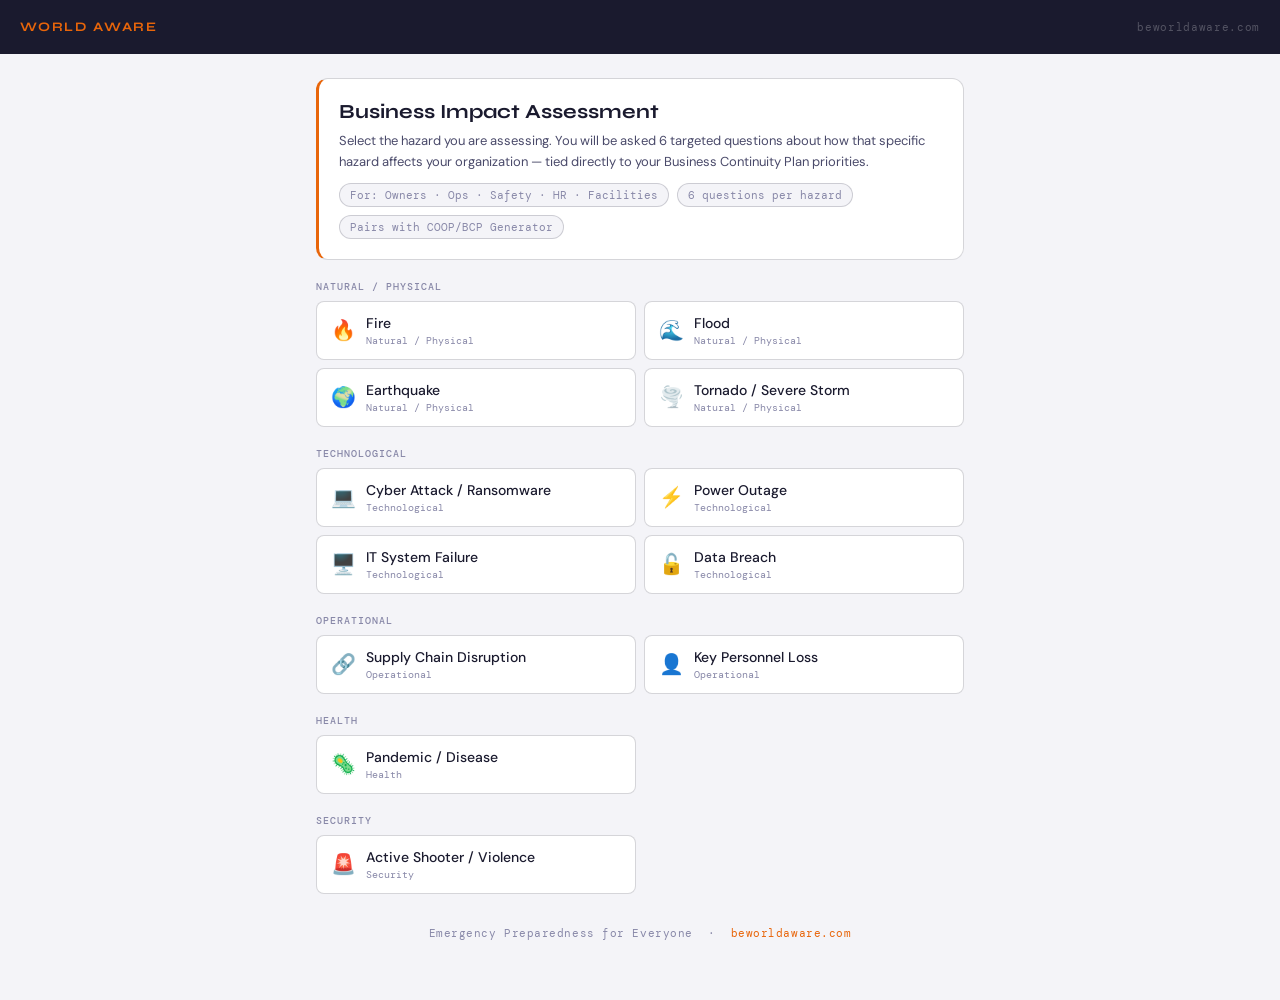
==== business-impact.html @ 7a21e5ef "Create business-impact.html biz impact 2.0" ====
<!DOCTYPE html>
<html lang="en">
<head>
<meta charset="UTF-8">
<meta name="viewport" content="width=device-width, initial-scale=1.0">
<title>Business Impact Assessment — World Aware</title>
<style>
@import url('https://fonts.googleapis.com/css2?family=Syne:wght@400;600;700&family=DM+Sans:wght@400;500&family=DM+Mono:wght@400;500&display=swap');
*,*::before,*::after{box-sizing:border-box;margin:0;padding:0}
:root{
  --orange:#E8650A;--navy:#1A1A2E;--navy2:#252545;
  --green:#1D9E75;--green-light:#E1F5EE;--green-dark:#085041;
  --amber:#EF9F27;--amber-light:#FAEEDA;--amber-dark:#633806;
  --red:#E24B4A;--red-light:#FCEBEB;--red-dark:#A32D2D;
  --crit-light:#F7C1C1;--crit-dark:#501313;
  --text:#1A1A2E;--text2:#4a4a6a;--text3:#8888a8;
  --bg:#f4f4f8;--surface:#fff;
  --border:rgba(26,26,46,.09);--border2:rgba(26,26,46,.18);
  --r:12px;--rsm:8px;
}
body{font-family:'DM Sans',sans-serif;background:var(--bg);color:var(--text);min-height:100vh}

/* Header */
.header{background:var(--navy);padding:0 20px;display:flex;align-items:center;justify-content:space-between;min-height:54px}
.logo{font-family:'Syne',sans-serif;font-size:13px;font-weight:700;letter-spacing:.14em;color:var(--orange)}
.header-right{font-family:'DM Mono',monospace;font-size:11px;color:rgba(255,255,255,.25);letter-spacing:.06em}

/* Container */
.container{max-width:680px;margin:0 auto;padding:24px 16px 60px}

/* Screen management */
.screen{display:none}.screen.active{display:block}

/* ── HAZARD PICKER ── */
.intro{background:var(--surface);border:0.5px solid var(--border2);border-radius:var(--r);border-left:3px solid var(--orange);padding:20px;margin-bottom:20px}
.intro h1{font-family:'Syne',sans-serif;font-size:20px;font-weight:700;color:var(--navy);margin-bottom:6px}
.intro p{font-size:13px;color:var(--text2);line-height:1.65}
.intro-tags{display:flex;gap:8px;flex-wrap:wrap;margin-top:10px}
.intro-tag{font-size:11px;font-family:'DM Mono',monospace;color:var(--text3);background:var(--bg);padding:4px 10px;border-radius:20px;border:0.5px solid var(--border2)}

.cat-label{font-size:10px;font-weight:500;text-transform:uppercase;letter-spacing:.1em;color:var(--text3);font-family:'DM Mono',monospace;margin:20px 0 8px}
.cat-label:first-of-type{margin-top:0}
.hazard-grid{display:grid;grid-template-columns:1fr 1fr;gap:8px;margin-bottom:4px}
@media(max-width:480px){.hazard-grid{grid-template-columns:1fr}}
.hazard-btn{display:flex;align-items:center;gap:10px;padding:12px 14px;background:var(--surface);border:1.5px solid var(--border2);border-radius:var(--rsm);cursor:pointer;text-align:left;transition:all .15s;font-family:'DM Sans',sans-serif}
.hazard-btn:hover{border-color:var(--orange);background:#fef5f0}
.hazard-btn .h-icon{font-size:20px;flex-shrink:0}
.hazard-btn .h-name{font-size:14px;font-weight:500;color:var(--navy)}
.hazard-btn .h-cat{font-size:10px;color:var(--text3);font-family:'DM Mono',monospace;margin-top:2px}

/* ── ASSESSMENT SCREEN ── */
.assessment-header{background:var(--navy2);border-radius:var(--r);padding:16px 18px;margin-bottom:16px;display:flex;align-items:center;gap:14px}
.assessment-icon{font-size:28px;flex-shrink:0}
.assessment-title{font-family:'Syne',sans-serif;font-size:18px;font-weight:700;color:#fff}
.assessment-sub{font-size:11px;color:rgba(255,255,255,.4);font-family:'DM Mono',monospace;margin-top:3px}
.back-btn{margin-left:auto;font-size:12px;color:rgba(255,255,255,.4);background:rgba(255,255,255,.08);border:0.5px solid rgba(255,255,255,.15);border-radius:6px;padding:6px 12px;cursor:pointer;font-family:'DM Sans',sans-serif;transition:all .15s;white-space:nowrap}
.back-btn:hover{color:#fff;background:rgba(255,255,255,.15)}

/* Progress */
.progress-wrap{margin-bottom:16px}
.progress-track{height:2px;background:var(--border2);border-radius:2px;overflow:hidden}
.progress-fill{height:100%;background:var(--orange);border-radius:2px;transition:width .4s ease}
.progress-meta{display:flex;justify-content:space-between;margin-top:6px}
.progress-label{font-size:11px;font-family:'DM Mono',monospace;color:var(--text3)}

/* Question cards */
.q-card{background:var(--surface);border:0.5px solid var(--border2);border-radius:10px;padding:16px 18px;margin-bottom:8px;border-left:2.5px solid var(--orange);animation:slideUp .2s ease}
.q-card.answered-yes{border-left-color:var(--green);opacity:.72}
.q-card.answered-no{border-left-color:var(--border2);opacity:.65}
.q-card.answered-na{border-left-color:var(--border2);opacity:.55}
@keyframes slideUp{from{opacity:0;transform:translateY(6px)}to{opacity:1;transform:translateY(0)}}

.q-top{display:flex;align-items:flex-start;justify-content:space-between;gap:10px;margin-bottom:8px}
.q-weight{font-size:10px;font-family:'DM Mono',monospace;color:var(--text3);background:var(--bg);border:0.5px solid var(--border2);border-radius:4px;padding:3px 7px;flex-shrink:0}
.q-weight.high{color:var(--orange);border-color:rgba(232,101,10,.3);background:rgba(232,101,10,.06)}
.q-text{font-size:15px;font-weight:500;color:var(--navy);line-height:1.4;margin-bottom:6px}

.q-detail-btn{font-size:12px;color:var(--text3);background:none;border:none;cursor:pointer;padding:0;font-family:'DM Sans',sans-serif;display:flex;align-items:center;gap:3px;margin-bottom:8px;transition:color .15s}
.q-detail-btn:hover{color:var(--navy)}
.q-detail-btn .arr{transition:transform .2s;display:inline-block}
.q-detail-btn.open .arr{transform:rotate(90deg)}
.q-detail{font-size:13px;color:var(--text2);line-height:1.6;background:var(--bg);border-left:2px solid var(--border2);padding:10px 12px;border-radius:0 6px 6px 0;margin-bottom:10px;display:none}
.q-detail.open{display:block;animation:fadeIn .18s ease}
@keyframes fadeIn{from{opacity:0}to{opacity:1}}

.btn-row{display:flex;gap:8px}
.btn{flex:1;padding:9px 0;border-radius:var(--rsm);font-size:13px;font-weight:500;cursor:pointer;border:1px solid var(--border2);background:var(--surface);color:var(--text2);transition:all .15s;font-family:'DM Sans',sans-serif}
.btn:hover{background:var(--bg);color:var(--navy)}
.btn.yes.sel{background:var(--green-light);border-color:var(--green);color:var(--green-dark)}
.btn.no.sel{background:#fef5f0;border-color:#D85A30;color:#712B13}
.btn.na{flex:.55;font-size:11px;font-family:'DM Mono',monospace;color:var(--text3)}
.btn.na.sel{background:var(--bg);border-color:var(--border2);color:var(--text2)}
.connector{text-align:center;color:var(--text3);font-size:16px;margin:3px 0}

/* Score panel */
.score-panel{background:var(--surface);border:0.5px solid var(--border2);border-radius:10px;padding:16px 18px;margin:14px 0 8px}
.score-panel-label{font-size:10px;font-family:'DM Mono',monospace;text-transform:uppercase;letter-spacing:.1em;color:var(--text3);margin-bottom:10px}
.pips{display:flex;gap:4px;align-items:center;flex-wrap:wrap}
.pip{width:20px;height:20px;border-radius:50%;border:1px solid var(--border2);background:var(--bg);transition:all .25s}
.pip.active{background:var(--green);border-color:var(--green-dark)}
.pip.active.warn{background:var(--amber);border-color:var(--amber-dark)}
.pip.active.danger{background:var(--red);border-color:var(--red-dark)}
.pip.active.crit{background:var(--red-dark);border-color:#3b0f0f}
.pip-label{font-size:11px;font-family:'DM Mono',monospace;color:var(--text3);margin-left:6px}

/* Result */
.result-card{border-radius:10px;padding:20px;margin-top:6px;animation:slideUp .3s ease}
.result-card.low{background:var(--green-light);border:1px solid var(--green)}
.result-card.medium{background:var(--amber-light);border:1px solid var(--amber)}
.result-card.high{background:var(--red-light);border:1px solid var(--red)}
.result-card.critical{background:var(--crit-light);border:1px solid var(--red-dark)}
.result-eyebrow{font-size:10px;font-family:'DM Mono',monospace;text-transform:uppercase;letter-spacing:.1em;margin-bottom:8px;display:block}
.result-card.low .result-eyebrow{color:var(--green-dark)}
.result-card.medium .result-eyebrow{color:var(--amber-dark)}
.result-card.high .result-eyebrow{color:var(--red-dark)}
.result-card.critical .result-eyebrow{color:var(--crit-dark)}
.result-title{font-family:'Syne',sans-serif;font-size:20px;font-weight:700;color:var(--navy);margin-bottom:8px}
.result-body{font-size:14px;line-height:1.7;color:var(--text2)}
.result-flags{display:flex;flex-wrap:wrap;gap:6px;margin-top:12px}
.flag{font-size:11px;padding:4px 10px;border-radius:20px;font-family:'DM Mono',monospace}
.flag.red{background:rgba(162,45,45,.1);color:var(--red-dark);border:0.5px solid rgba(162,45,45,.3)}
.flag.amber{background:rgba(239,159,39,.12);color:var(--amber-dark);border:0.5px solid rgba(239,159,39,.4)}
.result-coop{margin-top:14px;padding-top:12px;border-top:0.5px solid rgba(26,26,46,.1);font-size:13px;color:var(--text2);line-height:1.65}
.result-coop a{color:var(--orange);text-decoration:none;font-weight:500}
.result-coop a:hover{text-decoration:underline}

/* Restart */
.restart-wrap{text-align:center;margin-top:24px}
.restart-btn{font-size:13px;color:var(--text3);background:none;border:0.5px solid var(--border2);border-radius:20px;padding:8px 20px;cursor:pointer;font-family:'DM Sans',sans-serif;transition:all .15s}
.restart-btn:hover{color:var(--navy);border-color:var(--navy)}

/* Footer */
.footer{text-align:center;margin-top:48px;font-size:11px;font-family:'DM Mono',monospace;color:var(--text3);letter-spacing:.05em}
.footer a{color:var(--orange);text-decoration:none}
</style>
</head>
<body>

<div class="header">
  <span class="logo">WORLD AWARE</span>
  <span class="header-right">beworldaware.com</span>
</div>

<!-- ── SCREEN 1: HAZARD PICKER ── -->
<div id="screen-pick" class="screen active">
  <div class="container">
    <div class="intro">
      <h1>Business Impact Assessment</h1>
      <p>Select the hazard you are assessing. You will be asked 6 targeted questions about how that specific hazard affects your organization — tied directly to your Business Continuity Plan priorities.</p>
      <div class="intro-tags">
        <span class="intro-tag">For: Owners · Ops · Safety · HR · Facilities</span>
        <span class="intro-tag">6 questions per hazard</span>
        <span class="intro-tag">Pairs with COOP/BCP Generator</span>
      </div>
    </div>
    <div id="hazard-list"></div>
    <div class="footer" style="margin-top:32px">
      Emergency Preparedness for Everyone &nbsp;·&nbsp; <a href="https://beworldaware.com">beworldaware.com</a>
    </div>
  </div>
</div>

<!-- ── SCREEN 2: ASSESSMENT ── -->
<div id="screen-assess" class="screen">
  <div class="container">
    <div class="assessment-header" id="assess-header">
      <span class="assessment-icon" id="assess-icon"></span>
      <div>
        <div class="assessment-title" id="assess-title"></div>
        <div class="assessment-sub" id="assess-sub"></div>
      </div>
      <button class="back-btn" onclick="goBack()">← Change hazard</button>
    </div>

    <div class="progress-wrap">
      <div class="progress-track"><div class="progress-fill" id="progress-fill" style="width:0%"></div></div>
      <div class="progress-meta">
        <span class="progress-label" id="progress-label">0 of 6 questions answered</span>
        <span class="progress-label" id="score-running" style="display:none"></span>
      </div>
    </div>

    <div id="questions-wrap"></div>
    <div id="score-panel" class="score-panel" style="display:none"></div>
    <div id="result-wrap"></div>

    <div class="restart-wrap">
      <button class="restart-btn" onclick="goBack()">← Assess a different hazard</button>
    </div>
    <div class="footer">
      Emergency Preparedness for Everyone &nbsp;·&nbsp; <a href="https://beworldaware.com">beworldaware.com</a>
    </div>
  </div>
</div>

<script>
/* ── DATA ── */
const HAZARDS = [
  {id:'fire',          name:'Fire',                      icon:'🔥',cat:'Natural / Physical'},
  {id:'flood',         name:'Flood',                     icon:'🌊',cat:'Natural / Physical'},
  {id:'earthquake',    name:'Earthquake',                icon:'🌍',cat:'Natural / Physical'},
  {id:'tornado',       name:'Tornado / Severe Storm',    icon:'🌪️',cat:'Natural / Physical'},
  {id:'cyber',         name:'Cyber Attack / Ransomware', icon:'💻',cat:'Technological'},
  {id:'power',         name:'Power Outage',              icon:'⚡',cat:'Technological'},
  {id:'it-failure',    name:'IT System Failure',         icon:'🖥️',cat:'Technological'},
  {id:'supply',        name:'Supply Chain Disruption',   icon:'🔗',cat:'Operational'},
  {id:'key-person',    name:'Key Personnel Loss',        icon:'👤',cat:'Operational'},
  {id:'pandemic',      name:'Pandemic / Disease',        icon:'🦠',cat:'Health'},
  {id:'active-shooter',name:'Active Shooter / Violence', icon:'🚨',cat:'Security'},
  {id:'data-breach',   name:'Data Breach',               icon:'🔓',cat:'Technological'},
];

const QUESTIONS = {
  fire:[
    {id:'evac-plan',    w:3,text:'Do you have a documented evacuation plan for all locations?',detail:'This includes posted exit routes, designated assembly points, floor wardens, and procedures for evacuating mobility-impaired staff. OSHA 29 CFR 1910.38 requires a written Emergency Action Plan for most employers.',flag:'No evacuation plan',invert:true},
    {id:'fire-suppress',w:2,text:'Is your facility equipped with fire suppression systems (sprinklers, clean-agent for server rooms)?',detail:'Standard sprinklers protect structure but can destroy equipment. Server rooms and archival storage may require clean-agent suppression systems to avoid water damage to critical assets.',flag:'No suppression system',invert:true},
    {id:'records-offsite',w:3,text:'Are your critical business records and data backed up offsite or in the cloud?',detail:'A fire that destroys your facility will also destroy any on-site backups. Cloud or offsite backup is essential for recovery. This directly affects your Recovery Point Objective (RPO).',flag:'No offsite backup',invert:true},
    {id:'alt-location', w:3,text:'Do you have an alternate work location identified where operations could resume?',detail:'If your primary facility is destroyed or uninhabitable, where do employees go? Options include a secondary facility, coworking space, work-from-home, or a vendor/partner site. This must be documented, not improvised.',flag:'No alternate location',invert:true},
    {id:'insurance',    w:2,text:'Do you have property and business interruption insurance reviewed within the last 2 years?',detail:'Business interruption insurance covers lost revenue and ongoing expenses while you rebuild. Many businesses discover their coverage is insufficient only after a loss.',flag:'Insurance not verified',invert:true},
    {id:'equip-replace',w:2,text:'Would specialized equipment or machinery take more than 2 weeks to replace after a fire?',detail:'Long lead times on equipment replacement can extend your Recovery Time Objective (RTO) far beyond what customers or contracts will tolerate. Identify your longest-lead items now.',flag:'Long equipment lead times'},
  ],
  flood:[
    {id:'flood-zone',   w:3,text:'Is any part of your facility located in a FEMA-designated flood zone (Zone A or V)?',detail:'Flood insurance is required for federally-backed mortgages in high-risk zones. Standard property insurance does NOT cover flood damage. Check your FEMA flood map at msc.fema.gov.',flag:'Facility in flood zone'},
    {id:'flood-insurance',w:3,text:'Do you have a separate flood insurance policy?',detail:'Standard commercial property insurance excludes flood damage. Flood insurance through NFIP or private carriers must be purchased separately. There is typically a 30-day waiting period before coverage begins.',flag:'No flood insurance',invert:true},
    {id:'equip-elevation',w:2,text:'Would a significant flood event damage critical equipment, inventory, or infrastructure at your facility?',detail:'Servers, electrical panels, HVAC equipment, and valuable inventory stored at ground level are at highest risk. Even a few inches of water can cause catastrophic damage to electronics and inventory.',flag:'Equipment at flood risk'},
    {id:'records-offsite',w:3,text:'Are your critical business records and data stored offsite or in the cloud?',detail:'Flooding can destroy physical records and on-site servers simultaneously. Cloud backup ensures data survives even total facility loss.',flag:'No offsite backup',invert:true},
    {id:'warning-time', w:2,text:'Would you have sufficient warning time to protect equipment or inventory before a flood event?',detail:'Riverine floods often provide days of warning; flash floods may provide minutes. Knowing your flood type and having a pre-planned response determines whether assets can be protected in time.',flag:'Insufficient warning time',invert:true},
    {id:'alt-location', w:3,text:'Do you have an alternate work location if your facility is inaccessible for weeks?',detail:'Flood damage often makes facilities inaccessible for weeks or months due to remediation, mold, and structural repairs. Your alternate site must be fully operational.',flag:'No alternate location',invert:true},
  ],
  earthquake:[
    {id:'seismic-zone',  w:3,text:'Is your facility located in a moderate to high seismic zone?',detail:'USGS seismic hazard maps show your area\'s peak ground acceleration. Buildings in high seismic zones without proper retrofitting face significant structural risk.',flag:'High seismic zone'},
    {id:'structure',     w:3,text:'Has your building been structurally assessed for seismic vulnerability?',detail:'Unreinforced masonry buildings built before 1980 are at highest risk. Soft-story buildings are also vulnerable. A structural engineer can assess retrofit needs.',flag:'No seismic assessment',invert:true},
    {id:'utility-shutoff',w:2,text:'Do employees know how to shut off gas and utilities, and are shutoffs clearly labeled?',detail:'Post-earthquake fires are often caused by gas leaks igniting. Automatic seismic gas shutoff valves can prevent this. Employees should know the location of all utility shutoffs.',flag:'Utility shutoffs unknown',invert:true},
    {id:'records-offsite',w:3,text:'Are critical data and records backed up offsite or in the cloud?',detail:'A major earthquake can destroy on-site infrastructure and make the area inaccessible for days or weeks. Cloud backup is essential for any realistic recovery.',flag:'No offsite backup',invert:true},
    {id:'supply-chain',  w:2,text:'Are your key suppliers or customers concentrated in the same seismic region as your facility?',detail:'A regional earthquake can simultaneously disable your facility, your suppliers, and your customers. Geographic concentration of your supply chain amplifies earthquake impact significantly.',flag:'Concentrated supply chain'},
    {id:'alt-location',  w:3,text:'Is your alternate work location outside the same seismic impact zone (50+ miles away)?',detail:'An alternate site in the same city may be equally affected by a major earthquake. True resilience requires geographic separation.',flag:'Alt site in same zone'},
  ],
  tornado:[
    {id:'shelter',       w:3,text:'Does your facility have a designated interior tornado shelter area employees know to use?',detail:'FEMA recommends sheltering in interior rooms on the lowest floor, away from windows. Wide-span roof structures (warehouses, open offices) are especially dangerous.',flag:'No tornado shelter',invert:true},
    {id:'warning-system',w:2,text:'Do you have a reliable method for receiving and communicating tornado warnings to all employees?',detail:'Outdoor sirens may not be heard inside. A NOAA weather radio, mass notification system, or designated weather watcher ensures timely warnings reach all staff.',flag:'No warning system',invert:true},
    {id:'roof-structure',w:3,text:'Does your building have a wide-span or vulnerable roof structure (warehouse, metal building, big-box)?',detail:'Metal buildings and warehouses with wide roof spans are at highest risk from tornado events. Even EF1 tornadoes (86–110 mph) can compromise these structures.',flag:'Vulnerable roof structure'},
    {id:'records-offsite',w:3,text:'Are critical data and records backed up offsite or in the cloud?',detail:'A direct hit could destroy your facility and everything in it. Offsite or cloud backup is the only way to ensure data survives a total loss.',flag:'No offsite backup',invert:true},
    {id:'insurance',     w:2,text:'Does your property insurance include wind and tornado damage with adequate limits?',detail:'Most commercial property policies cover wind damage, but some policies in high-risk areas have separate wind deductibles or exclusions. Verify your coverage limits and deductibles.',flag:'Wind coverage unclear',invert:true},
    {id:'alt-location',  w:2,text:'Do you have an alternate work location if your facility is damaged or destroyed?',detail:'Tornado damage can be total and sudden. Your alternate site plan should be documented, tested, and communicated to all staff before an event occurs.',flag:'No alternate location',invert:true},
  ],
  cyber:[
    {id:'backups',       w:3,text:'Do you maintain tested, air-gapped or immutable backups that cannot be encrypted by ransomware?',detail:'Ransomware attacks frequently target connected backup systems first. True resilience requires immutable backups — physically air-gapped, write-once cloud storage, or backups inaccessible from the compromised network. When was your last successful restore test?',flag:'Backups not ransomware-proof',invert:true},
    {id:'cyber-insurance',w:3,text:'Do you have cyber liability insurance covering ransomware, incident response, and business interruption?',detail:'Cyber insurance policies vary widely. Key coverages: ransomware payments (if authorized), incident response costs, business interruption, regulatory fines, and third-party liability for breached customer data.',flag:'No cyber insurance',invert:true},
    {id:'ir-plan',       w:3,text:'Do you have a documented Cyber Incident Response Plan with assigned roles and contacts?',detail:'When ransomware hits at 2am, who calls whom? What is isolated first? Who contacts the insurer? Organizations without a documented IR plan make costly decisions under pressure that extend recovery time significantly.',flag:'No incident response plan',invert:true},
    {id:'msp-contract',  w:2,text:'Do you have a contract with an IT firm or MSP that includes 24/7 emergency response?',detail:'Ransomware does not wait for business hours. A managed service provider or incident response retainer with defined SLAs and emergency contacts is essential. Verbal agreements are not sufficient.',flag:'No emergency IT contract',invert:true},
    {id:'rto',           w:3,text:'Would a complete ransomware lockout lasting more than 72 hours cause irreversible business harm?',detail:'Average ransomware recovery takes 21 days without paying. If your Maximum Tolerable Downtime is less than 72 hours, you need a significantly more mature backup and recovery capability.',flag:'RTO under 72 hours'},
    {id:'third-party',   w:2,text:'Do key vendors or partners have access to your systems or data, creating third-party attack vectors?',detail:'Third-party access is one of the most common ransomware entry points. MSPs, accounting firms, law firms, and HR software vendors with privileged access should be assessed for their own security posture.',flag:'Third-party access risk'},
  ],
  power:[
    {id:'backup-power',  w:3,text:'Do you have backup power (generator or UPS) sufficient to maintain critical operations?',detail:'A UPS provides minutes of power for graceful shutdown. A generator provides hours or days for critical operations. Know which systems are on backup power, what the runtime is, and how long refueling takes.',flag:'No backup power',invert:true},
    {id:'critical-deps', w:3,text:'Are your most critical functions completely dependent on utility power with no manual alternative?',detail:'Identify which functions can continue without power (manually, on paper, offline) and which cannot. Functions with no offline alternative have zero resilience to power outages.',flag:'No manual fallback'},
    {id:'rto-power',     w:3,text:'Would a power outage lasting more than 4 hours significantly impact revenue, commitments, or compliance?',detail:'Extended outages (24–72+ hours) from severe weather events are increasingly common. If your RTO is under 4 hours, backup power is not optional — it is a business continuity requirement.',flag:'RTO under 4 hours'},
    {id:'perishables',   w:2,text:'Do you have temperature-sensitive inventory, medications, lab samples, or food that would be lost in a prolonged outage?',detail:'Refrigerated or climate-controlled goods can be destroyed within hours of power loss. Generator coverage for refrigeration and climate control is often overlooked in power planning.',flag:'Perishable assets at risk'},
    {id:'remote-capable',w:2,text:'Can a significant portion of your workforce continue working remotely if your facility loses power?',detail:'If employees can work from home or another location with power, a facility outage is a disruption rather than a shutdown. This requires cloud-based systems, VPN access, and pre-communicated procedures.',flag:'No remote work capability',invert:true},
    {id:'utility-risk',  w:1,text:'Has your area experienced extended power outages (4+ hours) more than once in the past 3 years?',detail:'Local utility reliability varies significantly by region. Areas with aging infrastructure, frequent severe weather, or high grid demand are at higher risk of extended outages.',flag:'Known utility reliability issues'},
  ],
  'it-failure':[
    {id:'single-points', w:3,text:'Do any of your critical systems have single points of failure with no redundancy or failover?',detail:'A single server, a single internet connection, a single database — any one failing can halt operations. Redundancy (failover servers, dual ISPs, load balancing) directly determines your recovery time.',flag:'Single points of failure'},
    {id:'rto-it',        w:3,text:'Would a complete IT system outage lasting more than 8 hours cause irreversible harm?',detail:'Define your actual Recovery Time Objective (RTO) for IT. Many businesses discover their informal assumption ("we\'ll be back up in an hour") bears no relationship to their actual recovery capability.',flag:'RTO under 8 hours'},
    {id:'manual-backup', w:2,text:'Can any of your critical functions continue manually during an IT outage?',detail:'Organizations that can revert to manual processes for limited operations have dramatically better resilience. Document manual procedures for your top critical functions now, before you need them.',flag:'No manual fallback',invert:true},
    {id:'vendor-sla',    w:2,text:'Do your critical software vendors provide guaranteed uptime SLAs with defined remedies?',detail:'Cloud services and SaaS platforms can fail independently of your internal IT. Know your vendors\' SLAs, how to escalate outages, and what compensation is available for violations.',flag:'No vendor SLAs',invert:true},
    {id:'tested-backups',w:3,text:'Are your data backups tested at least quarterly with documented successful restore results?',detail:'Untested backups are not backups — they are assumptions. A backup that has never been restored may be corrupt or unrestorable in the format needed. Test restores before a crisis, not during one.',flag:'Untested backups',invert:true},
    {id:'dr-plan',       w:2,text:'Do you have a documented IT Disaster Recovery plan with step-by-step restore procedures?',detail:'Who rebuilds the servers? In what order? From what media? With what credentials? Tribal knowledge in the head of one IT person is the most common IT DR gap in small to mid-sized businesses.',flag:'No IT DR plan',invert:true},
  ],
  supply:[
    {id:'single-source', w:3,text:'Do you rely on a single supplier for any critical material, component, or service with no qualified alternative?',detail:'Single-source dependencies are the highest-risk supply chain vulnerability. A supplier bankruptcy, facility damage, or contract dispute can halt your operations with no immediate recourse.',flag:'Single-source dependencies'},
    {id:'inventory-buffer',w:2,text:'Do you maintain at least 30 days of safety stock for your most critical materials or components?',detail:'Inventory buffers provide time to activate alternate suppliers before the disruption reaches your customers. The appropriate buffer depends on your lead times and supplier reliability.',flag:'No safety stock',invert:true},
    {id:'geographic-conc',w:2,text:'Are two or more of your critical suppliers located in the same geographic region, creating concentration risk?',detail:'A regional disaster, port closure, or transportation disruption can simultaneously disable multiple suppliers in the same area. Geographic diversification reduces correlated risk.',flag:'Geographic supply concentration'},
    {id:'contracts',      w:2,text:'Do your supplier contracts include business continuity requirements and notification obligations?',detail:'Without contractual BCP requirements, suppliers have no obligation to prioritize your orders during a crisis. Well-written supply agreements include continuity provisions and priority access.',flag:'No BCP contract terms',invert:true},
    {id:'customer-impact',w:3,text:'Would a 30-day supply chain disruption cause you to breach contracts with customers or lose key accounts?',detail:'Measure supply chain impact in customer terms. If a disruption would trigger penalty clauses, contract terminations, or permanent customer loss, your supply chain risk has direct revenue consequences.',flag:'Customer contract breach risk'},
    {id:'visibility',     w:2,text:'Do you have visibility into your Tier 2 suppliers — the suppliers of your suppliers?',detail:'Most supply chain disruptions originate at Tier 2 or Tier 3. The COVID-19 semiconductor shortage primarily exposed Tier 2 and 3 vulnerabilities that most companies had no visibility into.',flag:'No Tier 2 visibility',invert:true},
  ],
  'key-person':[
    {id:'succession',    w:3,text:'Do you have a documented succession plan for your top 3 most critical positions?',detail:'A succession plan identifies who assumes each role temporarily, what authority they have, and what actions they take immediately. Without this, organizations stall waiting for direction.',flag:'No succession plan',invert:true},
    {id:'tribal-knowledge',w:3,text:'Does any critical function depend on knowledge held by a single individual that is not documented anywhere?',detail:'The "bus factor" — how many people unavailable before operations halt — is often 1 in small businesses. Passwords, client relationships, vendor contacts, and system configurations held by one person are severe vulnerabilities.',flag:'Undocumented tribal knowledge'},
    {id:'cross-training', w:2,text:'Have you cross-trained at least one backup for each critical function?',detail:'Cross-training is the only reliable mitigation for key-person risk. It requires intentional investment of time — not just documentation — to ensure backup personnel can actually perform the function under pressure.',flag:'No cross-training',invert:true},
    {id:'key-person-insurance',w:2,text:'Do you have key-person life or disability insurance on critical executives or revenue-generating individuals?',detail:'Key-person insurance provides capital to hire and train a replacement, offset lost revenue, and service debt obligations. It is most commonly needed for founders, top salespeople, and technical specialists.',flag:'No key-person insurance',invert:true},
    {id:'client-relationships',w:3,text:'Are key client relationships held primarily by one individual, creating vulnerability if that person leaves?',detail:'If a key account manager or principal leaves, will clients follow? Institutionalizing client relationships through team engagement and documented account plans reduces this risk.',flag:'Single-point client relationships'},
    {id:'credential-access',w:2,text:'Do you have a documented process to immediately revoke and transfer system access when a key employee departs unexpectedly?',detail:'Sudden departures require immediate action on system credentials. Who has the master password list? Who can revoke access? Who is authorized to do so after hours?',flag:'No credential revocation process',invert:true},
  ],
  pandemic:[
    {id:'remote-capability',w:3,text:'Can your organization continue at least 50% of operations with employees working remotely?',detail:'Pandemic response depends heavily on remote work capability. Organizations that cannot function remotely face total operational shutdown during quarantine orders or high absenteeism.',flag:'No remote work capability',invert:true},
    {id:'absenteeism-plan',w:3,text:'Have you modeled what happens to operations if 30–40% of your workforce is simultaneously unavailable?',detail:'The 1918 pandemic saw 40%+ workforce absence at peak. Identify your minimum staffing threshold for each critical function and document how you would operate below that threshold.',flag:'No absenteeism contingency',invert:true},
    {id:'supply-chain-health',w:2,text:'Are your critical suppliers located in regions that could be severely affected by a pandemic before you are?',detail:'COVID-19 demonstrated how a pandemic can disrupt supply chains weeks before it affects domestic operations. Suppliers in densely populated regions are at higher risk.',flag:'Supply chain pandemic risk'},
    {id:'succession-pandemic',w:2,text:'If your senior leadership team is simultaneously incapacitated, is there a clear chain of command?',detail:'Pandemic scenarios can incapacitate entire leadership teams. Your succession plan must extend beyond replacing one person to cover scenarios where multiple leaders are unavailable.',flag:'Leadership succession gap',invert:true},
    {id:'ppe-stockpile', w:1,text:'Do you maintain a stockpile of PPE, cleaning supplies, and essential health supplies for your workforce?',detail:'COVID-19 demonstrated how quickly PPE supply chains can fail. A 90-day stockpile of masks, gloves, and sanitizer provides time to source alternatives during supply disruptions.',flag:'No PPE stockpile',invert:true},
    {id:'comms-system',  w:2,text:'Do you have a mass notification system that can reach all employees regardless of location?',detail:'During a pandemic, employees may be working from multiple locations without company equipment. Mass notification via SMS text alerts (not just company email) ensures all employees receive critical communications.',flag:'No mass notification system',invert:true},
  ],
  'active-shooter':[
    {id:'run-hide-fight',w:3,text:'Have all employees been trained on Run-Hide-Fight within the last 12 months?',detail:'FEMA and DHS recommend annual active shooter training. The Run-Hide-Fight framework must be practiced, not just read. Untrained employees freeze. This is the single most impactful preparedness action.',flag:'No active shooter training',invert:true},
    {id:'lockdown-procedure',w:3,text:'Do you have a documented lockdown procedure that can be activated within 60 seconds?',detail:'Lockdown requires locking and barricading doors, turning off lights, silencing phones, and staying out of sight. The procedure must be practiced. Employees in remote areas need specific guidance.',flag:'No lockdown procedure',invert:true},
    {id:'physical-security',w:2,text:'Do you have access control systems (key card, buzz-in) that prevent unauthorized individuals from entering the facility?',detail:'Controlled access is the primary physical deterrent. Tailgating (following authorized staff through secured doors) is the most common bypass. Visitor management and access logging further reduce risk.',flag:'Uncontrolled facility access',invert:true},
    {id:'threat-reporting',w:2,text:'Do employees have a clear, anonymous channel for reporting threatening behavior before it escalates?',detail:'The FBI\'s research shows nearly all mass workplace violence incidents were preceded by observable warning signs. An anonymous tip line and Threat Assessment Team can prevent incidents.',flag:'No threat reporting channel',invert:true},
    {id:'trauma-support',  w:2,text:'Do you have an Employee Assistance Program (EAP) or trauma counseling that can be rapidly deployed post-incident?',detail:'The psychological aftermath of a workplace violence event can be as damaging as the physical event. Organizations without mental health response resources see extended absenteeism and turnover lasting months.',flag:'No trauma response resources',invert:true},
    {id:'liability',       w:2,text:'Does your liability insurance cover workplace violence incidents and third-party injuries on your premises?',detail:'General liability policies vary in their coverage of workplace violence. Legal liability for failure to maintain a safe workplace can extend to third-party victims on your premises.',flag:'Violence coverage unclear',invert:true},
  ],
  'data-breach':[
    {id:'sensitive-data',  w:3,text:'Does your organization store, process, or transmit sensitive personal data (PII, PHI, financial records, credentials)?',detail:'The regulatory consequences of a breach depend heavily on data type. HIPAA governs health information, PCI DSS governs payment cards, state privacy laws govern PII. Know what data you hold.',flag:'Sensitive data held'},
    {id:'notification-law',w:3,text:'Do you know your breach notification obligations — who must be notified, in what timeframe, by what method?',detail:'All 50 states have breach notification laws with varying timelines (24 hours to 90 days). HIPAA requires notification within 60 days. GDPR requires 72 hours. Non-compliance adds regulatory fines.',flag:'Notification obligations unknown',invert:true},
    {id:'cyber-insurance', w:3,text:'Do you have cyber liability insurance covering breach notification costs, credit monitoring, and regulatory fines?',detail:'Average breach costs for small businesses range from $120,000 to $1.24 million (IBM 2023). Cyber insurance typically covers: forensics, legal fees, notification, credit monitoring, and regulatory fines.',flag:'No cyber insurance',invert:true},
    {id:'access-controls', w:2,text:'Do you enforce least-privilege access controls — employees access only data their job requires?',detail:'Overprivileged accounts are the most common enabler of data breaches. Access reviews should be conducted at least annually. This applies to both internal users and third-party integrations.',flag:'Overprivileged access'},
    {id:'encryption',      w:2,text:'Is sensitive data encrypted both at rest (stored) and in transit (transmitted)?',detail:'Encryption limits breach consequences. Many state breach notification laws create safe harbors for encrypted data — if properly encrypted, notification may not be required even if data is accessed.',flag:'Data not fully encrypted',invert:true},
    {id:'vendor-data',     w:2,text:'Do any vendors or partners store or process your customers\' sensitive data on your behalf?',detail:'Third-party data processors are your liability under most privacy laws. A breach at your payroll vendor, CRM, or cloud host may require you to notify affected individuals as if you were breached directly.',flag:'Third-party data exposure'},
  ],
};

/* ── STATE ── */
let currentHazard = null;
let answers = {};
let current = 0;

function getQuestions() { return QUESTIONS[currentHazard.id] || []; }
function getMaxScore() { return getQuestions().reduce((s,q) => s + q.w, 0); }

function calcScore() {
  let score = 0;
  getQuestions().forEach((q,i) => {
    const ans = answers[i];
    if (!ans || ans === 'na') return;
    const yes = ans === 'yes';
    if (q.invert) { score += yes ? 0 : q.w; }
    else          { score += yes ? q.w : 0; }
  });
  return score;
}

function getFlags() {
  const flags = [];
  getQuestions().forEach((q,i) => {
    const ans = answers[i];
    if (!ans || ans === 'na' || !q.flag) return;
    const yes = ans === 'yes';
    const triggered = q.invert ? !yes : yes;
    if (triggered) flags.push({text: q.flag, w: q.w});
  });
  return flags;
}

/* ── HAZARD PICKER ── */
function buildPicker() {
  const cats = [...new Set(HAZARDS.map(h => h.cat))];
  const list = document.getElementById('hazard-list');
  list.innerHTML = '';
  cats.forEach(cat => {
    const label = document.createElement('div');
    label.className = 'cat-label';
    label.textContent = cat;
    list.appendChild(label);
    const grid = document.createElement('div');
    grid.className = 'hazard-grid';
    HAZARDS.filter(h => h.cat === cat).forEach(h => {
      const btn = document.createElement('button');
      btn.className = 'hazard-btn';
      btn.innerHTML = `<span class="h-icon">${h.icon}</span><div><div class="h-name">${h.name}</div><div class="h-cat">${h.cat}</div></div>`;
      btn.onclick = () => startAssessment(h);
      grid.appendChild(btn);
    });
    list.appendChild(grid);
  });
}

function startAssessment(hazard) {
  currentHazard = hazard;
  answers = {};
  current = 0;
  document.getElementById('assess-icon').textContent = hazard.icon;
  document.getElementById('assess-title').textContent = hazard.name;
  document.getElementById('assess-sub').textContent = '6 targeted impact questions · Aligned with your BCP priorities';
  document.getElementById('score-panel').style.display = 'none';
  document.getElementById('result-wrap').innerHTML = '';
  document.getElementById('screen-pick').classList.remove('active');
  document.getElementById('screen-assess').classList.add('active');
  window.scrollTo({top:0,behavior:'smooth'});
  render();
}

function goBack() {
  document.getElementById('screen-assess').classList.remove('active');
  document.getElementById('screen-pick').classList.add('active');
  window.scrollTo({top:0,behavior:'smooth'});
}

/* ── RENDER ── */
function render() {
  const qs = getQuestions();
  const wrap = document.getElementById('questions-wrap');
  wrap.innerHTML = '';
  const answered = Object.keys(answers).length;

  qs.slice(0, current + 1).forEach((q, i) => {
    const ans = answers[i];
    const isYes = ans === 'yes';
    const isNo  = ans === 'no';
    const isNa  = ans === 'na';
    const card = document.createElement('div');
    card.className = 'q-card' + (ans ? (isYes ? ' answered-yes' : isNa ? ' answered-na' : ' answered-no') : '');
    card.innerHTML = `
      <div class="q-top">
        <div class="q-text">${q.text}</div>
        <span class="q-weight ${q.w >= 3 ? 'high' : ''}">weight ${q.w}</span>
      </div>
      <button class="q-detail-btn" id="dtgl-${i}" onclick="toggleDetail(${i})"><span class="arr">›</span> Why this matters for your BCP</button>
      <div class="q-detail" id="detail-${i}">${q.detail}</div>
      <div class="btn-row">
        <button class="btn yes ${isYes?'sel':''}" onclick="answer(${i},'yes')">Yes</button>
        <button class="btn no  ${isNo ?'sel':''}" onclick="answer(${i},'no')">No</button>
        <button class="btn na  ${isNa ?'sel':''}" onclick="answer(${i},'na')">N/A</button>
      </div>`;
    wrap.appendChild(card);
    if (i < current) {
      const conn = document.createElement('div');
      conn.className = 'connector';
      conn.textContent = '↓';
      wrap.appendChild(conn);
    }
  });

  // Progress
  const pct = Math.round((answered / qs.length) * 100);
  document.getElementById('progress-fill').style.width = pct + '%';
  document.getElementById('progress-label').textContent = answered + ' of ' + qs.length + ' questions answered';
  if (answered > 0) {
    const sr = document.getElementById('score-running');
    sr.style.display = 'block';
    sr.textContent = 'Impact score: ' + calcScore() + '/' + getMaxScore();
  }

  if (answered === qs.length) { showScorePanel(); showResult(); }
  else { document.getElementById('score-panel').style.display = 'none'; document.getElementById('result-wrap').innerHTML = ''; }
}

function toggleDetail(i) {
  const d = document.getElementById('detail-' + i);
  const t = document.getElementById('dtgl-' + i);
  d.classList.toggle('open');
  t.classList.toggle('open');
}

function answer(idx, val) {
  answers[idx] = val;
  if (idx === current && current < getQuestions().length - 1) {
    current++;
    setTimeout(() => {
      const cards = document.querySelectorAll('.q-card');
      const last = cards[cards.length - 1];
      if (last) last.scrollIntoView({behavior:'smooth',block:'center'});
    }, 100);
  }
  render();
}

function showScorePanel() {
  const score = calcScore();
  const max = getMaxScore();
  const pct = score / max;
  const cls = pct < 0.3 ? '' : pct < 0.55 ? 'warn' : pct < 0.75 ? 'danger' : 'crit';
  const panel = document.getElementById('score-panel');
  panel.style.display = 'block';
  panel.innerHTML = `
    <div class="score-panel-label">Impact score — ${currentHazard.icon} ${currentHazard.name}</div>
    <div class="pips">
      ${Array.from({length: max}, (_,i) => `<div class="pip ${i < score ? 'active ' + cls : ''}"></div>`).join('')}
      <span class="pip-label">${score} of ${max} impact points</span>
    </div>`;
}

function showResult() {
  const score = calcScore();
  const max = getMaxScore();
  const pct = score / max;
  const flags = getFlags();
  const highFlags = flags.filter(f => f.w >= 3);
  const medFlags  = flags.filter(f => f.w === 2);
  const h = currentHazard;

  let cls, badge, body;
  if (pct < 0.3) {
    cls = 'low'; badge = 'Low business impact';
    body = `A ${h.name.toLowerCase()} event would be disruptive but your organization has reasonable controls in place. Ensure your COOP/BCP documents the flagged items and that staff are trained on their roles.`;
  } else if (pct < 0.55) {
    cls = 'medium'; badge = 'Moderate business impact';
    body = `A ${h.name.toLowerCase()} event poses meaningful risk to your operations. Address the flagged gaps below — they represent the highest-leverage improvements to your resilience for this hazard.`;
  } else if (pct < 0.75) {
    cls = 'high'; badge = 'High business impact';
    body = `A ${h.name.toLowerCase()} event could significantly disrupt or disable your organization. The flagged items below should be prioritized immediately. A formal Business Continuity Plan for this hazard is strongly recommended.`;
  } else {
    cls = 'critical'; badge = 'Critical business impact';
    body = `A ${h.name.toLowerCase()} event represents a critical threat to your organization's continuity and survival. Multiple high-weight gaps have been identified. Immediate action on the flagged items and a comprehensive BCP engagement with World Aware is strongly recommended.`;
  }

  const flagHtml = flags.length > 0 ? `
    <div class="result-flags">
      ${highFlags.map(f => `<span class="flag red">${f.text}</span>`).join('')}
      ${medFlags.map(f => `<span class="flag amber">${f.text}</span>`).join('')}
    </div>` : '';

  document.getElementById('result-wrap').innerHTML = `
    <div class="connector">↓</div>
    <div class="result-card ${cls}">
      <span class="result-eyebrow">${badge} · Score ${score}/${max}</span>
      <div class="result-title">${h.icon} ${h.name} Impact Assessment</div>
      <div class="result-body">${body}</div>
      ${flagHtml}
      <div class="result-coop">
        Use the <strong>World Aware COOP/BCP Generator</strong> at <a href="https://plans.beworldaware.com" target="_blank">plans.beworldaware.com</a> to build a formal continuity plan that addresses these ${h.name.toLowerCase()} vulnerabilities — including IF-THEN response procedures, recovery checklists, and communication templates.
      </div>
    </div>`;
}

/* ── INIT ── */
buildPicker();
</script>
</body>
</html>
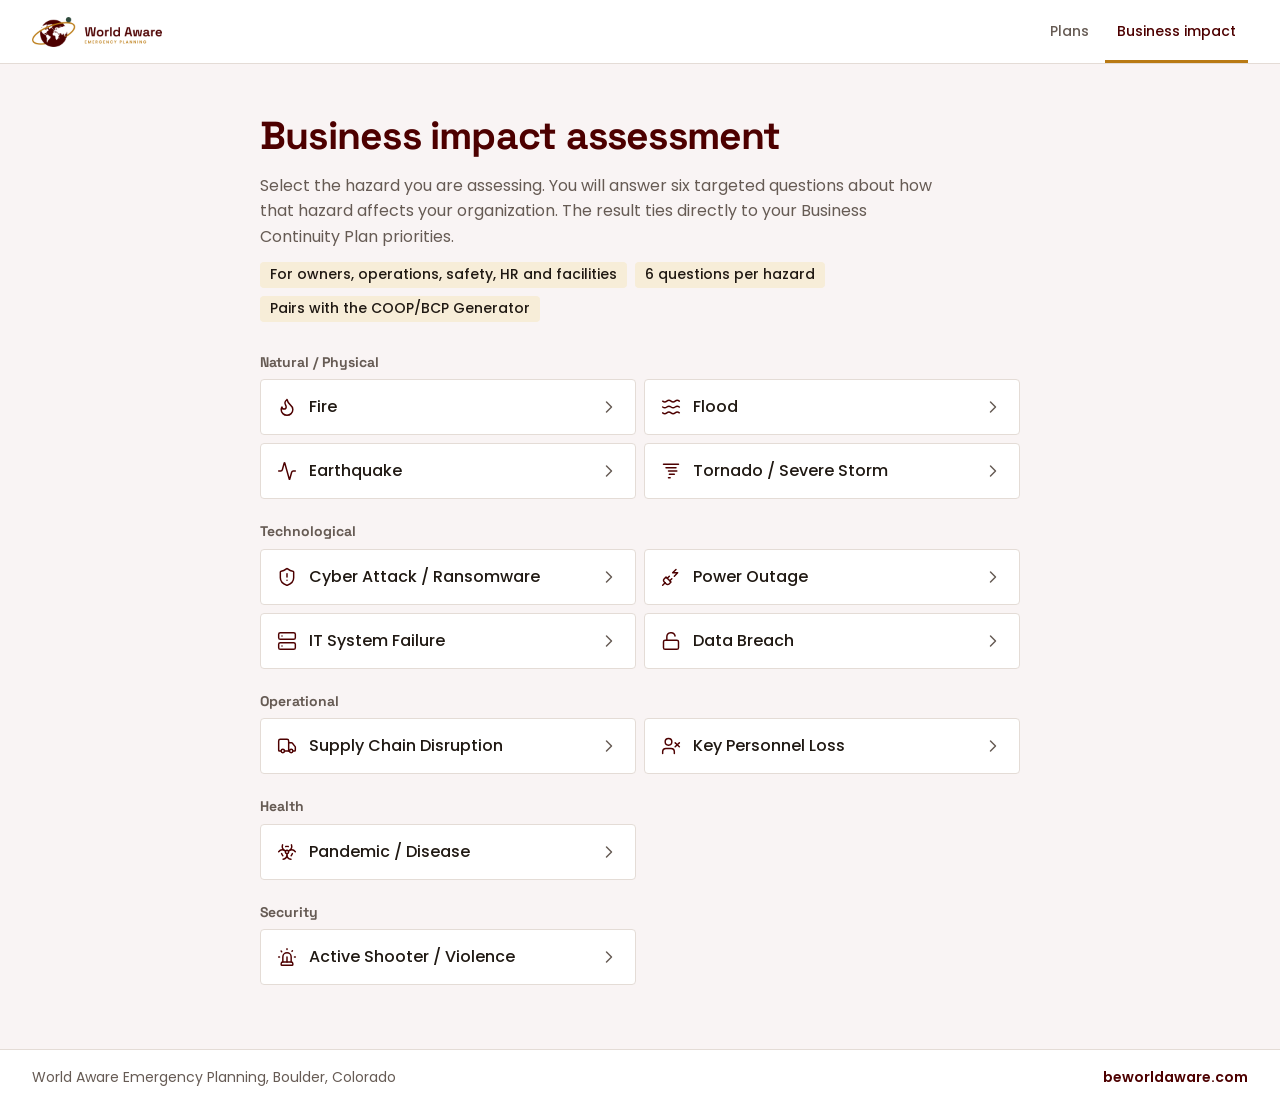
==== commit cb4f158e: "Apply World Aware design system to plan builder and Word output - Screens: brand tokens, self-hosted" ====
--- a/business-impact.html
+++ b/business-impact.html
@@ -3,196 +3,149 @@
 <head>
 <meta charset="UTF-8">
 <meta name="viewport" content="width=device-width, initial-scale=1.0">
-<title>Business Impact Assessment — World Aware</title>
+<title>Business Impact Assessment | World Aware</title>
+<meta name="theme-color" content="#4D0000">
+<link rel="icon" type="image/png" href="assets/wa-mark-full-color.png">
+<link rel="stylesheet" href="css/fonts.css">
+<link rel="stylesheet" href="css/tokens.css">
+<link rel="stylesheet" href="css/brand.css">
 <style>
-@import url('https://fonts.googleapis.com/css2?family=Syne:wght@400;600;700&family=DM+Sans:wght@400;500&family=DM+Mono:wght@400;500&display=swap');
-*,*::before,*::after{box-sizing:border-box;margin:0;padding:0}
-:root{
-  --orange:#E8650A;--navy:#1A1A2E;--navy2:#252545;
-  --green:#1D9E75;--green-light:#E1F5EE;--green-dark:#085041;
-  --amber:#EF9F27;--amber-light:#FAEEDA;--amber-dark:#633806;
-  --red:#E24B4A;--red-light:#FCEBEB;--red-dark:#A32D2D;
-  --crit-light:#F7C1C1;--crit-dark:#501313;
-  --text:#1A1A2E;--text2:#4a4a6a;--text3:#8888a8;
-  --bg:#f4f4f8;--surface:#fff;
-  --border:rgba(26,26,46,.09);--border2:rgba(26,26,46,.18);
-  --r:12px;--rsm:8px;
-}
-body{font-family:'DM Sans',sans-serif;background:var(--bg);color:var(--text);min-height:100vh}
-
-/* Header */
-.header{background:var(--navy);padding:0 20px;display:flex;align-items:center;justify-content:space-between;min-height:54px}
-.logo{font-family:'Syne',sans-serif;font-size:13px;font-weight:700;letter-spacing:.14em;color:var(--orange)}
-.header-right{font-family:'DM Mono',monospace;font-size:11px;color:rgba(255,255,255,.25);letter-spacing:.06em}
-
-/* Container */
-.container{max-width:680px;margin:0 auto;padding:24px 16px 60px}
-
-/* Screen management */
-.screen{display:none}.screen.active{display:block}
-
-/* ── HAZARD PICKER ── */
-.intro{background:var(--surface);border:0.5px solid var(--border2);border-radius:var(--r);border-left:3px solid var(--orange);padding:20px;margin-bottom:20px}
-.intro h1{font-family:'Syne',sans-serif;font-size:20px;font-weight:700;color:var(--navy);margin-bottom:6px}
-.intro p{font-size:13px;color:var(--text2);line-height:1.65}
-.intro-tags{display:flex;gap:8px;flex-wrap:wrap;margin-top:10px}
-.intro-tag{font-size:11px;font-family:'DM Mono',monospace;color:var(--text3);background:var(--bg);padding:4px 10px;border-radius:20px;border:0.5px solid var(--border2)}
-
-.cat-label{font-size:10px;font-weight:500;text-transform:uppercase;letter-spacing:.1em;color:var(--text3);font-family:'DM Mono',monospace;margin:20px 0 8px}
-.cat-label:first-of-type{margin-top:0}
-.hazard-grid{display:grid;grid-template-columns:1fr 1fr;gap:8px;margin-bottom:4px}
-@media(max-width:480px){.hazard-grid{grid-template-columns:1fr}}
-.hazard-btn{display:flex;align-items:center;gap:10px;padding:12px 14px;background:var(--surface);border:1.5px solid var(--border2);border-radius:var(--rsm);cursor:pointer;text-align:left;transition:all .15s;font-family:'DM Sans',sans-serif}
-.hazard-btn:hover{border-color:var(--orange);background:#fef5f0}
-.hazard-btn .h-icon{font-size:20px;flex-shrink:0}
-.hazard-btn .h-name{font-size:14px;font-weight:500;color:var(--navy)}
-.hazard-btn .h-cat{font-size:10px;color:var(--text3);font-family:'DM Mono',monospace;margin-top:2px}
-
-/* ── ASSESSMENT SCREEN ── */
-.assessment-header{background:var(--navy2);border-radius:var(--r);padding:16px 18px;margin-bottom:16px;display:flex;align-items:center;gap:14px}
-.assessment-icon{font-size:28px;flex-shrink:0}
-.assessment-title{font-family:'Syne',sans-serif;font-size:18px;font-weight:700;color:#fff}
-.assessment-sub{font-size:11px;color:rgba(255,255,255,.4);font-family:'DM Mono',monospace;margin-top:3px}
-.back-btn{margin-left:auto;font-size:12px;color:rgba(255,255,255,.4);background:rgba(255,255,255,.08);border:0.5px solid rgba(255,255,255,.15);border-radius:6px;padding:6px 12px;cursor:pointer;font-family:'DM Sans',sans-serif;transition:all .15s;white-space:nowrap}
-.back-btn:hover{color:#fff;background:rgba(255,255,255,.15)}
-
-/* Progress */
-.progress-wrap{margin-bottom:16px}
-.progress-track{height:2px;background:var(--border2);border-radius:2px;overflow:hidden}
-.progress-fill{height:100%;background:var(--orange);border-radius:2px;transition:width .4s ease}
-.progress-meta{display:flex;justify-content:space-between;margin-top:6px}
-.progress-label{font-size:11px;font-family:'DM Mono',monospace;color:var(--text3)}
-
-/* Question cards */
-.q-card{background:var(--surface);border:0.5px solid var(--border2);border-radius:10px;padding:16px 18px;margin-bottom:8px;border-left:2.5px solid var(--orange);animation:slideUp .2s ease}
-.q-card.answered-yes{border-left-color:var(--green);opacity:.72}
-.q-card.answered-no{border-left-color:var(--border2);opacity:.65}
-.q-card.answered-na{border-left-color:var(--border2);opacity:.55}
-@keyframes slideUp{from{opacity:0;transform:translateY(6px)}to{opacity:1;transform:translateY(0)}}
-
-.q-top{display:flex;align-items:flex-start;justify-content:space-between;gap:10px;margin-bottom:8px}
-.q-weight{font-size:10px;font-family:'DM Mono',monospace;color:var(--text3);background:var(--bg);border:0.5px solid var(--border2);border-radius:4px;padding:3px 7px;flex-shrink:0}
-.q-weight.high{color:var(--orange);border-color:rgba(232,101,10,.3);background:rgba(232,101,10,.06)}
-.q-text{font-size:15px;font-weight:500;color:var(--navy);line-height:1.4;margin-bottom:6px}
-
-.q-detail-btn{font-size:12px;color:var(--text3);background:none;border:none;cursor:pointer;padding:0;font-family:'DM Sans',sans-serif;display:flex;align-items:center;gap:3px;margin-bottom:8px;transition:color .15s}
-.q-detail-btn:hover{color:var(--navy)}
-.q-detail-btn .arr{transition:transform .2s;display:inline-block}
-.q-detail-btn.open .arr{transform:rotate(90deg)}
-.q-detail{font-size:13px;color:var(--text2);line-height:1.6;background:var(--bg);border-left:2px solid var(--border2);padding:10px 12px;border-radius:0 6px 6px 0;margin-bottom:10px;display:none}
-.q-detail.open{display:block;animation:fadeIn .18s ease}
-@keyframes fadeIn{from{opacity:0}to{opacity:1}}
-
-.btn-row{display:flex;gap:8px}
-.btn{flex:1;padding:9px 0;border-radius:var(--rsm);font-size:13px;font-weight:500;cursor:pointer;border:1px solid var(--border2);background:var(--surface);color:var(--text2);transition:all .15s;font-family:'DM Sans',sans-serif}
-.btn:hover{background:var(--bg);color:var(--navy)}
-.btn.yes.sel{background:var(--green-light);border-color:var(--green);color:var(--green-dark)}
-.btn.no.sel{background:#fef5f0;border-color:#D85A30;color:#712B13}
-.btn.na{flex:.55;font-size:11px;font-family:'DM Mono',monospace;color:var(--text3)}
-.btn.na.sel{background:var(--bg);border-color:var(--border2);color:var(--text2)}
-.connector{text-align:center;color:var(--text3);font-size:16px;margin:3px 0}
-
-/* Score panel */
-.score-panel{background:var(--surface);border:0.5px solid var(--border2);border-radius:10px;padding:16px 18px;margin:14px 0 8px}
-.score-panel-label{font-size:10px;font-family:'DM Mono',monospace;text-transform:uppercase;letter-spacing:.1em;color:var(--text3);margin-bottom:10px}
-.pips{display:flex;gap:4px;align-items:center;flex-wrap:wrap}
-.pip{width:20px;height:20px;border-radius:50%;border:1px solid var(--border2);background:var(--bg);transition:all .25s}
-.pip.active{background:var(--green);border-color:var(--green-dark)}
-.pip.active.warn{background:var(--amber);border-color:var(--amber-dark)}
-.pip.active.danger{background:var(--red);border-color:var(--red-dark)}
-.pip.active.crit{background:var(--red-dark);border-color:#3b0f0f}
-.pip-label{font-size:11px;font-family:'DM Mono',monospace;color:var(--text3);margin-left:6px}
-
-/* Result */
-.result-card{border-radius:10px;padding:20px;margin-top:6px;animation:slideUp .3s ease}
-.result-card.low{background:var(--green-light);border:1px solid var(--green)}
-.result-card.medium{background:var(--amber-light);border:1px solid var(--amber)}
-.result-card.high{background:var(--red-light);border:1px solid var(--red)}
-.result-card.critical{background:var(--crit-light);border:1px solid var(--red-dark)}
-.result-eyebrow{font-size:10px;font-family:'DM Mono',monospace;text-transform:uppercase;letter-spacing:.1em;margin-bottom:8px;display:block}
-.result-card.low .result-eyebrow{color:var(--green-dark)}
-.result-card.medium .result-eyebrow{color:var(--amber-dark)}
-.result-card.high .result-eyebrow{color:var(--red-dark)}
-.result-card.critical .result-eyebrow{color:var(--crit-dark)}
-.result-title{font-family:'Syne',sans-serif;font-size:20px;font-weight:700;color:var(--navy);margin-bottom:8px}
-.result-body{font-size:14px;line-height:1.7;color:var(--text2)}
-.result-flags{display:flex;flex-wrap:wrap;gap:6px;margin-top:12px}
-.flag{font-size:11px;padding:4px 10px;border-radius:20px;font-family:'DM Mono',monospace}
-.flag.red{background:rgba(162,45,45,.1);color:var(--red-dark);border:0.5px solid rgba(162,45,45,.3)}
-.flag.amber{background:rgba(239,159,39,.12);color:var(--amber-dark);border:0.5px solid rgba(239,159,39,.4)}
-.result-coop{margin-top:14px;padding-top:12px;border-top:0.5px solid rgba(26,26,46,.1);font-size:13px;color:var(--text2);line-height:1.65}
-.result-coop a{color:var(--orange);text-decoration:none;font-weight:500}
-.result-coop a:hover{text-decoration:underline}
-
-/* Restart */
-.restart-wrap{text-align:center;margin-top:24px}
-.restart-btn{font-size:13px;color:var(--text3);background:none;border:0.5px solid var(--border2);border-radius:20px;padding:8px 20px;cursor:pointer;font-family:'DM Sans',sans-serif;transition:all .15s}
-.restart-btn:hover{color:var(--navy);border-color:var(--navy)}
-
-/* Footer */
-.footer{text-align:center;margin-top:48px;font-size:11px;font-family:'DM Mono',monospace;color:var(--text3);letter-spacing:.05em}
-.footer a{color:var(--orange);text-decoration:none}
+/* Business impact page: layout specific to this screen. Components come from css/brand.css. */
+.container { max-width: var(--content-max); margin: 0 auto; }
+.screen { display: none; } .screen.active { display: block; }
+.intro { display: grid; gap: var(--space-3); margin-bottom: var(--space-6); }
+.intro h1 { font-size: var(--text-2xl); letter-spacing: var(--tracking-display); }
+.intro p { color: var(--color-text-muted); max-width: var(--measure); }
+.facts { display: flex; flex-wrap: wrap; gap: var(--space-2); }
+@media (min-width: 1024px) { .intro h1 { font-size: var(--text-3xl); } }
+.cat-block + .cat-block { margin-top: var(--space-5); }
+.hz-pick { display: grid; grid-template-columns: auto 1fr auto; gap: var(--space-3); align-items: center; width: 100%; text-align: left; min-height: 56px; padding: var(--space-3) var(--space-4); border: var(--border-control) solid var(--color-border); border-radius: var(--radius-sm); background: var(--color-surface); cursor: pointer; }
+.hz-pick:hover { border-color: var(--wa-maroon); background: var(--maroon-50); }
+.hz-pick .hz-ic { color: var(--wa-maroon); }
+.hz-pick .nm { font-weight: var(--weight-medium); }
+.hz-pick .go { color: var(--color-text-muted); }
+.a-head { display: grid; grid-template-columns: auto 1fr; gap: var(--space-3) var(--space-4); align-items: center; margin-bottom: var(--space-5); }
+.a-ic { width: 48px; height: 48px; border-radius: var(--radius-sm); background: var(--wa-cream); color: var(--wa-maroon); display: grid; place-items: center; }
+.a-head h1 { font-size: var(--text-xl); }
+.a-head p { color: var(--color-text-muted); font-size: var(--text-sm); }
+.a-head .btn { grid-column: 1 / -1; justify-self: start; }
+@media (min-width: 640px) { .a-head { grid-template-columns: auto 1fr auto; } .a-head .btn { grid-column: auto; } }
+.progress { margin-bottom: var(--space-5); display: grid; gap: var(--space-2); }
+.progress-track { height: 6px; background: var(--stone-100); border-radius: var(--radius-pill); overflow: hidden; }
+.progress-fill { height: 100%; background: var(--wa-maroon); border-radius: var(--radius-pill); transition: width var(--dur-base) var(--ease); }
+.progress-meta { display: flex; justify-content: space-between; gap: var(--space-3); font-size: var(--text-sm); color: var(--color-text-muted); flex-wrap: wrap; }
+.progress-meta b { color: var(--color-text); font-family: var(--font-display); }
+.q-list { list-style: none; margin: 0; padding: 0; display: grid; gap: var(--space-3); counter-reset: q; }
+.q-card { background: var(--color-surface); border: 1px solid var(--color-border); border-radius: var(--radius-md); padding: var(--space-4); display: grid; gap: var(--space-3); }
+@media (min-width: 640px) { .q-card { padding: var(--space-5); } }
+.q-card.answered { background: var(--color-surface-sunk); }
+.q-top { display: grid; grid-template-columns: 32px 1fr; gap: var(--space-3); align-items: start; }
+.q-n { width: 32px; height: 32px; border-radius: var(--radius-pill); border: 2px solid var(--wa-maroon); color: var(--wa-maroon); display: grid; place-items: center; font: var(--weight-bold) var(--text-sm)/1 var(--font-display); }
+.q-card.answered .q-n { background: var(--wa-maroon); color: var(--wa-cream); }
+.q-text { font-weight: var(--weight-medium); line-height: 1.45; }
+.q-meta { display: flex; flex-wrap: wrap; gap: var(--space-2) var(--space-4); align-items: center; padding-left: 44px; }
+.q-weight { font-size: var(--text-sm); color: var(--color-text-muted); }
+.q-weight b { font-family: var(--font-display); color: var(--color-text); }
+.q-detail-btn { display: inline-flex; align-items: center; gap: 6px; min-height: 36px; padding: 0 var(--space-2); margin-left: calc(-1 * var(--space-2)); background: none; border: 0; border-radius: var(--radius-sm); cursor: pointer; color: var(--color-text-link); font-size: var(--text-sm); font-weight: var(--weight-medium); }
+.q-detail-btn:hover { background: var(--maroon-50); }
+.q-detail-btn .wa-ic { transition: transform var(--dur-base) var(--ease); }
+.q-detail-btn[aria-expanded="true"] .wa-ic { transform: rotate(180deg); }
+.q-detail { display: none; margin-left: 44px; font-size: var(--text-sm); line-height: 1.6; background: var(--color-surface-warm); border-left: var(--border-rule) solid var(--wa-amber); padding: var(--space-3) var(--space-4); border-radius: 0 var(--radius-sm) var(--radius-sm) 0; max-width: var(--measure); }
+.q-detail.open { display: block; }
+.q-answer { padding-left: 44px; }
+.q-answer .seg { grid-auto-columns: minmax(72px, 1fr); }
+@media (max-width: 479px) { .q-meta, .q-answer { padding-left: 0; } .q-detail { margin-left: 0; } .q-answer .seg { width: 100%; } }
+.score-panel { margin-top: var(--space-5); }
+.score-head { display: flex; justify-content: space-between; align-items: baseline; gap: var(--space-3); flex-wrap: wrap; margin-bottom: var(--space-3); }
+.score-head .big { font: var(--weight-bold) var(--text-2xl)/1 var(--font-display); }
+.score-head .big small { font-size: var(--text-md); color: var(--color-text-muted); font-weight: var(--weight-medium); }
+.pips { display: grid; grid-auto-flow: column; grid-auto-columns: 1fr; gap: 3px; }
+.pip { height: 10px; border-radius: var(--radius-xs); background: var(--stone-100); }
+.pip.active.b-low { background: var(--risk-low); } .pip.active.b-mod { background: var(--risk-moderate); }
+.pip.active.b-high { background: var(--risk-high); } .pip.active.b-crit { background: var(--risk-critical); }
+.result-card { margin-top: var(--space-4); padding: var(--space-5); border-radius: var(--radius-md); border: 1px solid var(--color-border); border-left: 6px solid; display: grid; gap: var(--space-3); }
+.result-card.low { background: var(--risk-low-tint); border-left-color: var(--risk-low); }
+.result-card.medium { background: var(--risk-moderate-tint); border-left-color: var(--risk-moderate); }
+.result-card.high { background: var(--risk-high-tint); border-left-color: var(--risk-high); }
+.result-card.critical { background: var(--risk-critical-tint); border-left-color: var(--risk-critical); }
+.result-top { display: flex; flex-wrap: wrap; gap: var(--space-2) var(--space-3); align-items: center; }
+.result-title { font-size: var(--text-xl); }
+.result-body { max-width: var(--measure); }
+.flags h3 { font-family: var(--font-body); font-size: var(--text-sm); font-weight: var(--weight-semibold); color: var(--color-text); margin-bottom: var(--space-2); }
+.flag-list { list-style: none; margin: 0; padding: 0; display: grid; gap: var(--space-2); }
+.flag-list li { display: grid; grid-template-columns: auto 1fr auto; gap: var(--space-2); align-items: center; background: var(--color-surface); border: 1px solid var(--color-border); border-radius: var(--radius-sm); padding: var(--space-2) var(--space-3); font-size: var(--text-sm); }
+.flag-list li .wa-ic { color: var(--color-warning); }
+.flag-list li.hi .wa-ic { color: var(--color-danger); }
+.flag-list .w { color: var(--color-text-muted); white-space: nowrap; }
+.result-coop { border-top: 1px solid rgba(53, 3, 2, .12); padding-top: var(--space-4); display: grid; gap: var(--space-3); font-size: var(--text-sm); }
+.restart-wrap { margin-top: var(--space-6); }
 </style>
 </head>
 <body>
-
-<div class="header">
-  <span class="logo">WORLD AWARE</span>
-  <span class="header-right">beworldaware.com</span>
-</div>
-
+<div class="app">
+<header class="topbar">
+  <a href="./" aria-label="World Aware plan builder"><img class="logo" src="assets/wa-lockup-full-color.png" alt="World Aware, Emergency Planning" width="130" height="30"></a>
+  <nav aria-label="Main">
+    <a href="./">Plans</a>
+    <a href="business-impact.html" aria-current="page"><span class="bi-long">Business impact</span></a>
+  </nav>
+</header>
+
+<main class="content" style="flex:1" id="main" tabindex="-1">
 <!-- ── SCREEN 1: HAZARD PICKER ── -->
 <div id="screen-pick" class="screen active">
   <div class="container">
-    <div class="intro">
-      <h1>Business Impact Assessment</h1>
-      <p>Select the hazard you are assessing. You will be asked 6 targeted questions about how that specific hazard affects your organization — tied directly to your Business Continuity Plan priorities.</p>
-      <div class="intro-tags">
-        <span class="intro-tag">For: Owners · Ops · Safety · HR · Facilities</span>
-        <span class="intro-tag">6 questions per hazard</span>
-        <span class="intro-tag">Pairs with COOP/BCP Generator</span>
+    <header class="intro">
+      <h1>Business impact assessment</h1>
+      <p>Select the hazard you are assessing. You will answer six targeted questions about how that hazard affects your organization. The result ties directly to your Business Continuity Plan priorities.</p>
+      <div class="facts">
+        <span class="tag">For owners, operations, safety, HR and facilities</span>
+        <span class="tag">6 questions per hazard</span>
+        <span class="tag">Pairs with the COOP/BCP Generator</span>
+      </div>
+    </header>
+    <div id="hazard-list"></div>
+  </div>
+</div>
+
+<!-- ── SCREEN 2: ASSESSMENT ── -->
+<div id="screen-assess" class="screen">
+  <div class="container">
+    <div class="a-head">
+      <span class="a-ic" id="assess-icon"></span>
+      <div>
+        <h1 id="assess-title"></h1>
+        <p id="assess-sub"></p>
+      </div>
+      <button type="button" class="btn btn-ghost btn-sm" onclick="goBack()"><span data-ic="arrow-left"></span>Change hazard</button>
+    </div>
+
+    <div class="progress">
+      <div class="progress-track" role="progressbar" aria-label="Questions answered" aria-valuemin="0" aria-valuemax="6" aria-valuenow="0" id="progress-bar"><div class="progress-fill" id="progress-fill" style="width:0%"></div></div>
+      <div class="progress-meta">
+        <span id="progress-label">0 of 6 questions answered</span>
+        <span id="score-running" style="display:none"></span>
       </div>
     </div>
-    <div id="hazard-list"></div>
-    <div class="footer" style="margin-top:32px">
-      Emergency Preparedness for Everyone &nbsp;·&nbsp; <a href="https://beworldaware.com">beworldaware.com</a>
+
+    <ol class="q-list" id="questions-wrap"></ol>
+    <section id="score-panel" class="sheet pad score-panel" style="display:none" aria-live="polite"></section>
+    <div id="result-wrap" aria-live="polite"></div>
+
+    <div class="restart-wrap">
+      <button type="button" class="btn btn-secondary" onclick="goBack()"><span data-ic="arrow-left"></span>Assess a different hazard</button>
     </div>
   </div>
 </div>
-
-<!-- ── SCREEN 2: ASSESSMENT ── -->
-<div id="screen-assess" class="screen">
-  <div class="container">
-    <div class="assessment-header" id="assess-header">
-      <span class="assessment-icon" id="assess-icon"></span>
-      <div>
-        <div class="assessment-title" id="assess-title"></div>
-        <div class="assessment-sub" id="assess-sub"></div>
-      </div>
-      <button class="back-btn" onclick="goBack()">← Change hazard</button>
-    </div>
-
-    <div class="progress-wrap">
-      <div class="progress-track"><div class="progress-fill" id="progress-fill" style="width:0%"></div></div>
-      <div class="progress-meta">
-        <span class="progress-label" id="progress-label">0 of 6 questions answered</span>
-        <span class="progress-label" id="score-running" style="display:none"></span>
-      </div>
-    </div>
-
-    <div id="questions-wrap"></div>
-    <div id="score-panel" class="score-panel" style="display:none"></div>
-    <div id="result-wrap"></div>
-
-    <div class="restart-wrap">
-      <button class="restart-btn" onclick="goBack()">← Assess a different hazard</button>
-    </div>
-    <div class="footer">
-      Emergency Preparedness for Everyone &nbsp;·&nbsp; <a href="https://beworldaware.com">beworldaware.com</a>
-    </div>
-  </div>
+</main>
+
+<footer class="app-foot">
+  <span>World Aware Emergency Planning, Boulder, Colorado</span>
+  <a href="https://beworldaware.com">beworldaware.com</a>
+</footer>
 </div>
 
+<script src="js/icons.js"></script>
 <script>
 /* ── DATA ── */
 const HAZARDS = [
@@ -309,10 +262,18 @@
   ],
 };
 
+
+/* ── ICONS (Lucide; replaces the emoji in HAZARDS[].icon, which is no longer rendered) ── */
+const HAZARD_ICON = { fire:'flame', flood:'waves', earthquake:'activity', tornado:'tornado', cyber:'shield-alert', power:'plug-zap', 'it-failure':'server', supply:'truck', 'key-person':'user-x', pandemic:'biohazard', 'active-shooter':'siren', 'data-breach':'lock-open' };
+const ic = (name, size, cls) => waIcon(name, size, cls);
+document.querySelectorAll('[data-ic]').forEach(el => { el.outerHTML = ic(el.dataset.ic, 16); });
+function esc(s) { return String(s).replace(/[&<>"]/g, c => ({'&':'&amp;','<':'&lt;','>':'&gt;','"':'&quot;'}[c])); }
+
 /* ── STATE ── */
 let currentHazard = null;
 let answers = {};
 let current = 0;
+const openDetails = new Set();
 
 function getQuestions() { return QUESTIONS[currentHazard.id] || []; }
 function getMaxScore() { return getQuestions().reduce((s,q) => s + q.w, 0); }
@@ -341,26 +302,39 @@
   return flags;
 }
 
+/* Score bands: thresholds unchanged (0.3 / 0.55 / 0.75 of the maximum). */
+function bandFor(pct) {
+  if (pct < 0.3)  return { cls:'low',      badge:'b-low',  lvl:1, word:'Low' };
+  if (pct < 0.55) return { cls:'medium',   badge:'b-mod',  lvl:2, word:'Moderate' };
+  if (pct < 0.75) return { cls:'high',     badge:'b-high', lvl:3, word:'High' };
+  return              { cls:'critical', badge:'b-crit', lvl:4, word:'Critical' };
+}
+function badgeHtml(b, text) {
+  return `<span class="badge ${b.badge}"><span class="meter" aria-hidden="true">${[1,2,3,4].map(i => `<i class="${i<=b.lvl?'f':''}"></i>`).join('')}</span>${esc(text || b.word)}</span>`;
+}
+
 /* ── HAZARD PICKER ── */
 function buildPicker() {
   const cats = [...new Set(HAZARDS.map(h => h.cat))];
   const list = document.getElementById('hazard-list');
   list.innerHTML = '';
   cats.forEach(cat => {
-    const label = document.createElement('div');
-    label.className = 'cat-label';
-    label.textContent = cat;
-    list.appendChild(label);
+    const block = document.createElement('section');
+    block.className = 'cat-block';
+    block.setAttribute('aria-label', cat);
+    block.innerHTML = `<h2 class="group-label">${esc(cat)}</h2>`;
     const grid = document.createElement('div');
-    grid.className = 'hazard-grid';
+    grid.className = 'hz-list';
     HAZARDS.filter(h => h.cat === cat).forEach(h => {
       const btn = document.createElement('button');
-      btn.className = 'hazard-btn';
-      btn.innerHTML = `<span class="h-icon">${h.icon}</span><div><div class="h-name">${h.name}</div><div class="h-cat">${h.cat}</div></div>`;
+      btn.type = 'button';
+      btn.className = 'hz-pick';
+      btn.innerHTML = `${ic(HAZARD_ICON[h.id] || 'circle-dashed', 20, 'hz-ic')}<span class="nm">${esc(h.name)}</span>${ic('chevron-right', 20, 'go')}`;
       btn.onclick = () => startAssessment(h);
       grid.appendChild(btn);
     });
-    list.appendChild(grid);
+    block.appendChild(grid);
+    list.appendChild(block);
   });
 }
 
@@ -368,15 +342,18 @@
   currentHazard = hazard;
   answers = {};
   current = 0;
-  document.getElementById('assess-icon').textContent = hazard.icon;
+  openDetails.clear();
+  document.getElementById('assess-icon').innerHTML = ic(HAZARD_ICON[hazard.id] || 'circle-dashed', 24);
   document.getElementById('assess-title').textContent = hazard.name;
-  document.getElementById('assess-sub').textContent = '6 targeted impact questions · Aligned with your BCP priorities';
+  document.getElementById('assess-sub').textContent = '6 targeted impact questions, aligned with your BCP priorities';
   document.getElementById('score-panel').style.display = 'none';
   document.getElementById('result-wrap').innerHTML = '';
   document.getElementById('screen-pick').classList.remove('active');
   document.getElementById('screen-assess').classList.add('active');
   window.scrollTo({top:0,behavior:'smooth'});
   render();
+  document.getElementById('assess-title').setAttribute('tabindex', '-1');
+  document.getElementById('assess-title').focus({preventScroll:true});
 }
 
 function goBack() {
@@ -394,41 +371,31 @@
 
   qs.slice(0, current + 1).forEach((q, i) => {
     const ans = answers[i];
-    const isYes = ans === 'yes';
-    const isNo  = ans === 'no';
-    const isNa  = ans === 'na';
-    const card = document.createElement('div');
-    card.className = 'q-card' + (ans ? (isYes ? ' answered-yes' : isNa ? ' answered-na' : ' answered-no') : '');
+    const card = document.createElement('li');
+    card.className = 'q-card' + (ans ? ' answered' : '');
+    const open = openDetails.has(i);
+    const opt = (v, label) => `<button type="button" aria-pressed="${ans===v}" onclick="answer(${i},'${v}')">${label}</button>`;
     card.innerHTML = `
-      <div class="q-top">
-        <div class="q-text">${q.text}</div>
-        <span class="q-weight ${q.w >= 3 ? 'high' : ''}">weight ${q.w}</span>
+      <div class="q-top"><span class="q-n" aria-hidden="true">${ans ? waIcon('check', 16) : i + 1}</span><p class="q-text" id="q-${i}">${q.text}</p></div>
+      <div class="q-meta">
+        <span class="q-weight">Weight <b>${q.w}</b> of 3</span>
+        <button type="button" class="q-detail-btn" id="dtgl-${i}" aria-expanded="${open}" aria-controls="detail-${i}" onclick="toggleDetail(${i})">${ic('chevron-down', 16)}Why this matters for your BCP</button>
       </div>
-      <button class="q-detail-btn" id="dtgl-${i}" onclick="toggleDetail(${i})"><span class="arr">›</span> Why this matters for your BCP</button>
-      <div class="q-detail" id="detail-${i}">${q.detail}</div>
-      <div class="btn-row">
-        <button class="btn yes ${isYes?'sel':''}" onclick="answer(${i},'yes')">Yes</button>
-        <button class="btn no  ${isNo ?'sel':''}" onclick="answer(${i},'no')">No</button>
-        <button class="btn na  ${isNa ?'sel':''}" onclick="answer(${i},'na')">N/A</button>
-      </div>`;
+      <div class="q-detail ${open ? 'open' : ''}" id="detail-${i}">${q.detail}</div>
+      <div class="q-answer"><div class="seg" role="group" aria-labelledby="q-${i}">${opt('yes','Yes')}${opt('no','No')}${opt('na','N/A')}</div></div>`;
     wrap.appendChild(card);
-    if (i < current) {
-      const conn = document.createElement('div');
-      conn.className = 'connector';
-      conn.textContent = '↓';
-      wrap.appendChild(conn);
-    }
   });
 
   // Progress
   const pct = Math.round((answered / qs.length) * 100);
   document.getElementById('progress-fill').style.width = pct + '%';
+  document.getElementById('progress-bar').setAttribute('aria-valuenow', answered);
   document.getElementById('progress-label').textContent = answered + ' of ' + qs.length + ' questions answered';
+  const sr = document.getElementById('score-running');
   if (answered > 0) {
-    const sr = document.getElementById('score-running');
     sr.style.display = 'block';
-    sr.textContent = 'Impact score: ' + calcScore() + '/' + getMaxScore();
-  }
+    sr.innerHTML = 'Impact score <b>' + calcScore() + '</b> of ' + getMaxScore();
+  } else { sr.style.display = 'none'; }
 
   if (answered === qs.length) { showScorePanel(); showResult(); }
   else { document.getElementById('score-panel').style.display = 'none'; document.getElementById('result-wrap').innerHTML = ''; }
@@ -437,36 +404,40 @@
 function toggleDetail(i) {
   const d = document.getElementById('detail-' + i);
   const t = document.getElementById('dtgl-' + i);
-  d.classList.toggle('open');
-  t.classList.toggle('open');
+  const open = d.classList.toggle('open');
+  t.setAttribute('aria-expanded', open);
+  if (open) openDetails.add(i); else openDetails.delete(i);
 }
 
 function answer(idx, val) {
   answers[idx] = val;
-  if (idx === current && current < getQuestions().length - 1) {
-    current++;
+  const advanced = idx === current && current < getQuestions().length - 1;
+  if (advanced) current++;
+  render();
+  // Keep keyboard focus on the answered control, then bring the next question into view.
+  const btn = document.querySelector(`#questions-wrap li:nth-child(${idx + 1}) .seg button[aria-pressed="true"]`);
+  if (btn) btn.focus({preventScroll:true});
+  if (advanced) {
     setTimeout(() => {
       const cards = document.querySelectorAll('.q-card');
       const last = cards[cards.length - 1];
       if (last) last.scrollIntoView({behavior:'smooth',block:'center'});
     }, 100);
   }
-  render();
 }
 
 function showScorePanel() {
   const score = calcScore();
   const max = getMaxScore();
-  const pct = score / max;
-  const cls = pct < 0.3 ? '' : pct < 0.55 ? 'warn' : pct < 0.75 ? 'danger' : 'crit';
+  const b = bandFor(score / max);
   const panel = document.getElementById('score-panel');
   panel.style.display = 'block';
   panel.innerHTML = `
-    <div class="score-panel-label">Impact score — ${currentHazard.icon} ${currentHazard.name}</div>
-    <div class="pips">
-      ${Array.from({length: max}, (_,i) => `<div class="pip ${i < score ? 'active ' + cls : ''}"></div>`).join('')}
-      <span class="pip-label">${score} of ${max} impact points</span>
-    </div>`;
+    <div class="score-head">
+      <h2 class="section-title" style="margin:0">Impact score, ${esc(currentHazard.name)}</h2>
+      <span class="big">${score} <small>of ${max} impact points</small></span>
+    </div>
+    <div class="pips" aria-hidden="true">${Array.from({length: max}, (_,i) => `<i class="pip ${i < score ? 'active ' + b.badge : ''}"></i>`).join('')}</div>`;
 }
 
 function showResult() {
@@ -477,6 +448,7 @@
   const highFlags = flags.filter(f => f.w >= 3);
   const medFlags  = flags.filter(f => f.w === 2);
   const h = currentHazard;
+  const b = bandFor(pct);
 
   let cls, badge, body;
   if (pct < 0.3) {
@@ -493,23 +465,24 @@
     body = `A ${h.name.toLowerCase()} event represents a critical threat to your organization's continuity and survival. Multiple high-weight gaps have been identified. Immediate action on the flagged items and a comprehensive BCP engagement with World Aware is strongly recommended.`;
   }
 
+  const flagItem = (f, hi) => `<li class="${hi ? 'hi' : ''}">${ic(hi ? 'circle-alert' : 'triangle-alert', 16)}<span>${esc(f.text)}</span><span class="w">${hi ? 'High weight' : 'Medium weight'}</span></li>`;
   const flagHtml = flags.length > 0 ? `
-    <div class="result-flags">
-      ${highFlags.map(f => `<span class="flag red">${f.text}</span>`).join('')}
-      ${medFlags.map(f => `<span class="flag amber">${f.text}</span>`).join('')}
+    <div class="flags">
+      <h3>Gaps flagged (${flags.length})</h3>
+      <ul class="flag-list">${highFlags.map(f => flagItem(f, true)).join('')}${medFlags.map(f => flagItem(f, false)).join('')}</ul>
     </div>` : '';
 
   document.getElementById('result-wrap').innerHTML = `
-    <div class="connector">↓</div>
-    <div class="result-card ${cls}">
-      <span class="result-eyebrow">${badge} · Score ${score}/${max}</span>
-      <div class="result-title">${h.icon} ${h.name} Impact Assessment</div>
-      <div class="result-body">${body}</div>
+    <section class="result-card ${cls}">
+      <div class="result-top">${badgeHtml(b, badge)}<span class="muted" style="font-size:var(--text-sm)">Score ${score} of ${max}</span></div>
+      <h2 class="result-title">${esc(h.name)} impact assessment</h2>
+      <p class="result-body">${body}</p>
       ${flagHtml}
       <div class="result-coop">
-        Use the <strong>World Aware COOP/BCP Generator</strong> at <a href="https://plans.beworldaware.com" target="_blank">plans.beworldaware.com</a> to build a formal continuity plan that addresses these ${h.name.toLowerCase()} vulnerabilities — including IF-THEN response procedures, recovery checklists, and communication templates.
+        <p>Use the <strong>World Aware COOP/BCP Generator</strong> to build a formal continuity plan that addresses these ${esc(h.name.toLowerCase())} vulnerabilities, including IF-THEN response procedures, recovery checklists, and communication templates.</p>
+        <div><a class="btn btn-primary" href="https://plans.beworldaware.com" target="_blank" rel="noopener">${ic('file-plus-2', 20)}Open the plan builder</a></div>
       </div>
-    </div>`;
+    </section>`;
 }
 
 /* ── INIT ── */
--- a/css/fonts.css
+++ b/css/fonts.css
@@ -0,0 +1,56 @@
+/* World Aware self-hosted fonts. Both families are SIL Open Font License 1.1
+   (see fonts/LICENSE-*.txt). Source: npm @fontsource/space-grotesk 5.x and
+   @fontsource/poppins 5.x, latin subset. Paths are relative to this file:
+   keep fonts.css next to the fonts/ folder, or adjust the url()s. */
+
+/* Space Grotesk: headings, wordmark-adjacent display, scores */
+@font-face {
+  font-family: "Space Grotesk";
+  font-style: normal;
+  font-weight: 500;
+  font-display: swap;
+  src: url("../fonts/space-grotesk-latin-500-normal.woff2") format("woff2");
+  unicode-range: U+0000-00FF, U+0131, U+0152-0153, U+02BB-02BC, U+02C6, U+02DA, U+02DC, U+0304, U+0308, U+0329, U+2000-206F, U+20AC, U+2122, U+2191, U+2193, U+2212, U+2215, U+FEFF, U+FFFD;
+}
+@font-face {
+  font-family: "Space Grotesk";
+  font-style: normal;
+  font-weight: 700;
+  font-display: swap;
+  src: url("../fonts/space-grotesk-latin-700-normal.woff2") format("woff2");
+  unicode-range: U+0000-00FF, U+0131, U+0152-0153, U+02BB-02BC, U+02C6, U+02DA, U+02DC, U+0304, U+0308, U+0329, U+2000-206F, U+20AC, U+2122, U+2191, U+2193, U+2212, U+2215, U+FEFF, U+FFFD;
+}
+
+/* Poppins: body and UI */
+@font-face {
+  font-family: "Poppins";
+  font-style: normal;
+  font-weight: 400;
+  font-display: swap;
+  src: url("../fonts/poppins-latin-400-normal.woff2") format("woff2");
+  unicode-range: U+0000-00FF, U+0131, U+0152-0153, U+02BB-02BC, U+02C6, U+02DA, U+02DC, U+0304, U+0308, U+0329, U+2000-206F, U+20AC, U+2122, U+2191, U+2193, U+2212, U+2215, U+FEFF, U+FFFD;
+}
+@font-face {
+  font-family: "Poppins";
+  font-style: italic;
+  font-weight: 400;
+  font-display: swap;
+  src: url("../fonts/poppins-latin-400-italic.woff2") format("woff2");
+  unicode-range: U+0000-00FF, U+0131, U+0152-0153, U+02BB-02BC, U+02C6, U+02DA, U+02DC, U+0304, U+0308, U+0329, U+2000-206F, U+20AC, U+2122, U+2191, U+2193, U+2212, U+2215, U+FEFF, U+FFFD;
+}
+@font-face {
+  font-family: "Poppins";
+  font-style: normal;
+  font-weight: 500;
+  font-display: swap;
+  src: url("../fonts/poppins-latin-500-normal.woff2") format("woff2");
+  unicode-range: U+0000-00FF, U+0131, U+0152-0153, U+02BB-02BC, U+02C6, U+02DA, U+02DC, U+0304, U+0308, U+0329, U+2000-206F, U+20AC, U+2122, U+2191, U+2193, U+2212, U+2215, U+FEFF, U+FFFD;
+}
+@font-face {
+  font-family: "Poppins";
+  font-style: normal;
+  font-weight: 600;
+  font-display: swap;
+  src: url("../fonts/poppins-latin-600-normal.woff2") format("woff2");
+  unicode-range: U+0000-00FF, U+0131, U+0152-0153, U+02BB-02BC, U+02C6, U+02DA, U+02DC, U+0304, U+0308, U+0329, U+2000-206F, U+20AC, U+2122, U+2191, U+2193, U+2212, U+2215, U+FEFF, U+FFFD;
+}
--- a/css/tokens.css
+++ b/css/tokens.css
@@ -0,0 +1,214 @@
+/* =====================================================================
+   World Aware design tokens  ·  v1.0  ·  2026-10-04
+   Shared by plans.beworldaware.com (plan builder) and Risk-Assessment-Home.
+   Load order: fonts.css, then tokens.css, then the app stylesheet.
+   Every text/background pairing marked "AA" below was checked with
+   scripts/contrast_check.py; results are in contrast-report.txt.
+   ===================================================================== */
+
+:root {
+  /* ------------------------------------------------------------------
+     1. Brand constants (locked; never edit)
+     ------------------------------------------------------------------ */
+  --wa-maroon:   #4D0000;
+  --wa-amber:    #B97A14;
+  --wa-forest:   #2F4A3C;   /* accent only, never leads a screen */
+  --wa-cream:    #F7EDD8;
+  --wa-offwhite: #F9F4F4;
+
+  /* ------------------------------------------------------------------
+     2. Scales (derived in OKLCH from the brand hues; 800 = brand maroon)
+     ------------------------------------------------------------------ */
+  --maroon-50:  #FDF2F0;
+  --maroon-100: #FBE1DD;
+  --maroon-200: #F6C3BB;
+  --maroon-300: #E59B90;
+  --maroon-400: #CF6A5D;
+  --maroon-500: #AF3E32;
+  --maroon-600: #89221A;
+  --maroon-700: #6A0F0A;   /* hover/pressed for maroon buttons */
+  --maroon-800: #4D0000;   /* brand */
+  --maroon-900: #350302;
+
+  --amber-50:  #FFF5E9;
+  --amber-100: #FFE7C7;
+  --amber-200: #FDCE95;
+  --amber-300: #EDB161;
+  --amber-400: #D89534;
+  --amber-500: #B97A14;    /* brand; graphics, rules, focus ring. NOT body text on light (3.6:1) */
+  --amber-600: #956211;    /* amber text on white/off-white: 5.2 / 4.8 AA */
+  --amber-700: #774F12;
+  --amber-800: #593B11;
+  --amber-900: #3D290E;
+
+  /* Neutrals: warm "stone", hue pulled toward cream, chroma kept low */
+  --stone-0:   #FFFDFB;
+  --stone-50:  #FAF6F3;
+  --stone-100: #F2EBE6;
+  --stone-200: #E4DCD6;
+  --stone-300: #CBC2BB;
+  --stone-400: #A69C95;
+  --stone-500: #837870;    /* placeholder / disabled text only (4.3:1 on white, large or non-essential) */
+  --stone-600: #665B54;    /* secondary text AA */
+  --stone-700: #4D433C;
+  --stone-800: #352C25;
+  --stone-900: #201913;    /* primary ink */
+
+  --forest-100: #E0F0E7;
+  --forest-300: #A2C0AF;
+  --forest-500: #577B68;
+  --forest-700: #2F4A3C;   /* brand */
+  --forest-800: #1D3328;
+
+  /* ------------------------------------------------------------------
+     3. Semantic tokens: apps reference ONLY these
+     ------------------------------------------------------------------ */
+  --color-bg:            var(--wa-offwhite);  /* page */
+  --color-surface:       #FFFFFF;             /* sheets, inputs */
+  --color-surface-sunk:  var(--stone-50);     /* table banding, wells */
+  --color-surface-warm:  var(--wa-cream);     /* callouts, selected rows, notes */
+  --color-surface-brand: var(--wa-maroon);    /* hero panels, cover, header band */
+
+  --color-text:          var(--stone-900);    /* 17.4:1 on white  AA */
+  --color-text-muted:    var(--stone-600);    /* 6.6:1 on white, 6.0 on off-white  AA */
+  --color-text-subtle:   var(--stone-500);    /* 4.3:1: captions >=14px bold or placeholders only */
+  --color-text-heading:  var(--wa-maroon);    /* 16.0:1 on white  AA */
+  --color-text-link:     var(--maroon-600);   /* 9.1:1 on white, underlined */
+  --color-text-accent:   var(--amber-600);    /* 5.2:1 on white  AA */
+  --color-text-on-brand: var(--wa-cream);     /* 13.7:1 on maroon  AA */
+  --color-text-on-brand-muted: #D9C3AE;       /* 9.4:1 on maroon  AA */
+
+  --color-border:        var(--stone-200);    /* hairlines between items */
+  --color-border-strong: var(--stone-400);    /* input outlines: 2.7:1 vs white; paired with 1.5px width */
+  --color-border-brand:  var(--wa-amber);     /* section rules, active indicators */
+
+  --color-primary:        var(--wa-maroon);
+  --color-primary-hover:  var(--maroon-700);
+  --color-primary-active: var(--maroon-900);
+  --color-on-primary:     var(--wa-cream);
+  --color-secondary:      var(--wa-amber);    /* fills/graphics only; text on amber uses --stone-900 (5.2:1) */
+  --color-accent:         var(--wa-forest);
+
+  --focus-ring: 0 0 0 2px var(--color-surface), 0 0 0 4px var(--wa-amber); /* amber 3.6:1 vs white: meets 3:1 non-text */
+
+  --color-success:     var(--forest-700);     /* text 9.7:1 */
+  --color-success-bg:  #E4F3EA;
+  --color-warning:     var(--amber-700);      /* text 7.2:1 */
+  --color-warning-bg:  #FFF3DB;
+  --color-danger:      #A12623;               /* text 7.5:1; always with icon + words */
+  --color-danger-bg:   #FFEFEC;
+  --color-info:        var(--stone-700);
+  --color-info-bg:     var(--stone-50);
+
+  /* ------------------------------------------------------------------
+     4. Risk scale: ONE ordinal warm ramp, light to dark.
+        Validated with the dataviz ordinal checks (monotone L, single hue
+        family <40deg, adjacent dE >=15 normal vision, >=14.5 protan/deutan).
+        Grayscale: #B4B4B4 / #838383 / #585858 / #343434, four distinct greys.
+        Colour is never the only signal: every band also shows its word
+        label and the 4-segment level meter (1-4 segments filled).
+     ------------------------------------------------------------------ */
+  --risk-low:          #E4AB5F;   /* score 1-5   */
+  --risk-moderate:     #C76D14;   /* score 6-9   */
+  --risk-high:         #9B3700;   /* score 10-14 */
+  --risk-critical:     #631100;   /* score 15-25 */
+  --risk-unrated:      var(--stone-300);
+
+  /* Ink to print ON each band fill (all AA for text >=14px bold) */
+  --risk-low-ink:      var(--stone-900);  /* 8.5:1 */
+  --risk-moderate-ink: var(--stone-900);  /* 4.7:1 */
+  --risk-high-ink:     #FFFFFF;           /* 7.1:1 */
+  --risk-critical-ink: #FFFFFF;           /* 13.0:1 */
+
+  /* Pale tints for row/background washes behind a band (text stays --color-text) */
+  --risk-low-tint:      #FCF3E6;
+  --risk-moderate-tint: #FBEADB;
+  --risk-high-tint:     #F8E3D8;
+  --risk-critical-tint: #F6E0DC;
+
+  /* 5x5 heat map = the same four band fills (score = L x I, banded at
+     1-5 / 6-9 / 10-14 / 15-25), with the score printed in every cell.
+     No separate rainbow ramp. See components.md > Heat map. */
+
+  /* ------------------------------------------------------------------
+     5. Typography
+     ------------------------------------------------------------------ */
+  --font-display: "Space Grotesk", "Segoe UI", "Helvetica Neue", Arial, sans-serif;
+  --font-body:    "Poppins", "Segoe UI", "Helvetica Neue", Arial, sans-serif;
+  --font-numeric: var(--font-display);  /* scores, step numbers: tabular figures */
+
+  /* Major-third scale (1.25) on a 16px base */
+  --text-xs:   0.75rem;    /* 12  legal/footer only */
+  --text-sm:   0.875rem;   /* 14  meta, captions, chips */
+  --text-base: 1rem;       /* 16  body, inputs (never smaller on mobile inputs: iOS zoom) */
+  --text-md:   1.125rem;   /* 18  lead paragraph, card titles */
+  --text-lg:   1.25rem;    /* 20  h4 */
+  --text-xl:   1.5625rem;  /* 25  h3 */
+  --text-2xl:  1.953rem;   /* 31  h2 */
+  --text-3xl:  2.441rem;   /* 39  h1 (desktop) */
+  --text-4xl:  3.052rem;   /* 49  cover / hero only */
+
+  --weight-regular:  400;  /* Poppins body */
+  --weight-medium:   500;  /* Poppins UI labels, buttons; Space Grotesk h3-h4 */
+  --weight-semibold: 600;  /* Poppins emphasis, table headers */
+  --weight-bold:     700;  /* Space Grotesk h1-h2, scores */
+
+  --leading-tight: 1.1;    /* display */
+  --leading-snug:  1.25;   /* headings */
+  --leading-body:  1.6;    /* Poppins runs tall; 1.6 keeps paragraphs open */
+  --tracking-display: -0.02em;  /* Space Grotesk >= 25px */
+  --measure: 68ch;         /* max line length for prose */
+
+  /* ------------------------------------------------------------------
+     6. Space (4px base)
+     ------------------------------------------------------------------ */
+  --space-1: 0.25rem;  /* 4  */
+  --space-2: 0.5rem;   /* 8  */
+  --space-3: 0.75rem;  /* 12 */
+  --space-4: 1rem;     /* 16 */
+  --space-5: 1.5rem;   /* 24 */
+  --space-6: 2rem;     /* 32 */
+  --space-7: 3rem;     /* 48 */
+  --space-8: 4rem;     /* 64 */
+  --space-9: 6rem;     /* 96 */
+
+  /* ------------------------------------------------------------------
+     7. Shape: radius follows hierarchy (controls < sheets), not one value everywhere
+     ------------------------------------------------------------------ */
+  --radius-xs:   2px;    /* meter segments, heat-map cells */
+  --radius-sm:   4px;    /* buttons, inputs, badges */
+  --radius-md:   8px;    /* sheets, panels, dialogs */
+  --radius-pill: 999px;  /* step dots and toggles only */
+
+  --border-hair: 1px;
+  --border-control: 1.5px;
+  --border-rule: 3px;    /* amber section rule, active-tab indicator */
+
+  /* Restrained elevation: borders do most of the work */
+  --shadow-1: 0 1px 2px rgba(53, 3, 2, 0.06);                                   /* sheets */
+  --shadow-2: 0 2px 4px rgba(53, 3, 2, 0.06), 0 8px 24px rgba(53, 3, 2, 0.08);  /* menus, sticky bars, dialogs */
+
+  /* ------------------------------------------------------------------
+     8. Layout
+     ------------------------------------------------------------------ */
+  --gutter: 16px;              /* phone side gutter */
+  --gutter-desktop: 32px;
+  --header-h: 56px;            /* mobile app header */
+  --header-h-desktop: 64px;
+  --bottom-nav-h: 64px;        /* mobile only, plus env(safe-area-inset-bottom) */
+  --rail-w: 264px;             /* desktop side nav / wizard step rail */
+  --content-max: 760px;        /* forms and reading column */
+  --wide-max: 1200px;          /* app frame max on desktop */
+  --bp-tablet: 768px;          /* reference values for media queries */
+  --bp-desktop: 1024px;
+  --tap-min: 44px;             /* minimum hit target */
+
+  /* Motion: only in response to an action */
+  --ease: cubic-bezier(0.2, 0, 0, 1);
+  --dur-fast: 120ms;
+  --dur-base: 200ms;
+}
+
+@media (prefers-reduced-motion: reduce) {
+  :root { --dur-fast: 0ms; --dur-base: 0ms; }
+}
--- a/css/brand.css
+++ b/css/brand.css
@@ -0,0 +1,402 @@
+/* =====================================================================
+   World Aware plan builder: app stylesheet
+   Load order: css/fonts.css, css/tokens.css, then this file.
+   Every value comes from tokens.css. Tailwind (CDN) is still loaded for
+   layout utilities; component styling lives here.
+   ===================================================================== */
+
+*, *::before, *::after { box-sizing: border-box; }
+html { -webkit-text-size-adjust: 100%; }
+body {
+  margin: 0;
+  background: var(--color-bg);
+  color: var(--color-text);
+  font: var(--weight-regular) var(--text-base)/var(--leading-body) var(--font-body);
+}
+h1, h2, h3, h4 { font-family: var(--font-display); color: var(--color-text-heading); line-height: var(--leading-snug); margin: 0; }
+h1, h2 { font-weight: var(--weight-bold); }
+h3, h4 { font-weight: var(--weight-medium); }
+p { margin: 0; }
+a { color: var(--color-text-link); text-underline-offset: 2px; }
+img { max-width: 100%; height: auto; }
+button { font: inherit; color: inherit; }
+:focus-visible { outline: none; box-shadow: var(--focus-ring); border-radius: var(--radius-sm); }
+.num { font-family: var(--font-numeric); font-weight: var(--weight-bold); font-variant-numeric: tabular-nums; }
+.muted { color: var(--color-text-muted); }
+.sr-only { position: absolute; width: 1px; height: 1px; padding: 0; margin: -1px; overflow: hidden; clip: rect(0 0 0 0); white-space: nowrap; border: 0; }
+.wa-ic { flex: none; display: inline-block; vertical-align: middle; }
+
+/* ---------- App frame ---------------------------------------------- */
+.app { min-height: 100vh; display: flex; flex-direction: column; }
+.frame { flex: 1; display: block; }
+.mhead {
+  position: sticky; top: 0; z-index: 30;
+  display: flex; align-items: center; justify-content: space-between; gap: var(--space-3);
+  height: var(--header-h); padding: 0 var(--gutter);
+  background: var(--color-surface); border-bottom: 1px solid var(--color-border);
+}
+.mhead .logo { height: 30px; width: auto; display: block; }
+.mhead-r { display: flex; align-items: center; gap: var(--space-2); }
+.rail { display: none; }
+.content { min-width: 0; padding: var(--space-5) var(--gutter) var(--space-7); }
+.column { max-width: var(--content-max); margin: 0 auto; }
+.wide { max-width: var(--wide-max); margin: 0 auto; }
+
+/* Desktop top bar (dashboard, business impact) */
+.topbar {
+  display: flex; align-items: center; gap: var(--space-4);
+  height: var(--header-h); padding: 0 var(--gutter);
+  background: var(--color-surface); border-bottom: 1px solid var(--color-border);
+}
+.topbar .logo { height: 30px; width: auto; display: block; }
+.topbar nav { margin-left: auto; display: flex; align-items: stretch; height: 100%; gap: var(--space-1); }
+.topbar nav a, .topbar nav button {
+  display: flex; align-items: center; padding: 0 var(--space-3); background: none; border: 0; cursor: pointer;
+  color: var(--color-text-muted); text-decoration: none; font-weight: var(--weight-medium); font-size: var(--text-sm);
+  border-top: var(--border-rule) solid transparent; border-bottom: var(--border-rule) solid transparent;
+}
+.topbar nav a:hover, .topbar nav button:hover { color: var(--color-text-heading); }
+.topbar nav [aria-current] { color: var(--color-text-heading); border-bottom-color: var(--wa-amber); }
+
+@media (min-width: 1024px) {
+  .topbar { height: var(--header-h-desktop); padding: 0 var(--gutter-desktop); }
+  .frame.has-rail { display: grid; grid-template-columns: var(--rail-w) minmax(0, 1fr); align-items: start; background: linear-gradient(to right, var(--color-surface) calc(var(--rail-w) - 1px), var(--color-border) calc(var(--rail-w) - 1px), var(--color-border) var(--rail-w), transparent var(--rail-w)); }
+  .frame.has-rail .mhead { display: none; }
+  .rail {
+    display: flex; flex-direction: column; position: sticky; top: 0; height: 100vh; overflow-y: auto;
+    background: var(--color-surface); border-right: 1px solid var(--color-border);
+    padding: var(--space-5) 0;
+  }
+  .rail .logo-link { display: block; margin: 0 var(--space-5) var(--space-5); width: 170px; }
+  .rail .logo-link img { width: 170px; height: auto; display: block; }
+  .content { padding: var(--space-7) var(--space-7) var(--space-8); }
+}
+
+/* Rail contents */
+.rail-back {
+  display: flex; align-items: center; gap: var(--space-2); margin: 0 var(--space-3) var(--space-4);
+  padding: 8px var(--space-2); background: none; border: 0; cursor: pointer; border-radius: var(--radius-sm);
+  color: var(--color-text-muted); font-size: var(--text-sm); font-weight: var(--weight-medium); text-align: left;
+}
+.rail-back:hover { color: var(--color-text-heading); background: var(--maroon-50); }
+.rail-client { padding: 0 var(--space-5) var(--space-5); border-bottom: 1px solid var(--color-border); margin-bottom: var(--space-5); }
+.rail-client .k { font-size: var(--text-xs); color: var(--color-text-muted); }
+.rail-client .v { font-family: var(--font-display); font-weight: var(--weight-bold); color: var(--color-text-heading); font-size: var(--text-md); line-height: var(--leading-snug); overflow-wrap: anywhere; }
+.rail-steps { padding: 0 var(--space-5); }
+.rail-group { font-size: var(--text-xs); font-weight: var(--weight-semibold); color: var(--color-text-muted); margin: 0 0 var(--space-3); }
+.rail-foot { margin-top: auto; padding: var(--space-5) var(--space-5) 0; display: grid; gap: var(--space-2); }
+.save-note { display: flex; align-items: center; gap: 6px; font-size: var(--text-sm); color: var(--color-success); font-weight: var(--weight-medium); min-height: 20px; }
+
+/* Wizard step list (desktop rail) */
+.steps { list-style: none; margin: 0 0 var(--space-4); padding: 0; }
+.steps li { position: relative; padding-bottom: var(--space-4); }
+.steps li:not(.last)::before { content: ""; position: absolute; left: 15px; top: 34px; bottom: 2px; width: 2px; background: var(--color-border); }
+.steps li.done:not(.last)::before { background: var(--wa-maroon); }
+.steps .step { display: grid; grid-template-columns: 32px 1fr; gap: var(--space-3); align-items: start; width: 100%; background: none; border: 0; padding: 0; text-align: left; }
+.steps button.step { cursor: pointer; }
+.steps button.step:hover .t { color: var(--color-text-heading); text-decoration: underline; text-underline-offset: 3px; }
+.steps .n {
+  width: 32px; height: 32px; border-radius: var(--radius-pill); display: grid; place-items: center;
+  font: var(--weight-bold) var(--text-sm)/1 var(--font-display); border: 2px solid var(--stone-300);
+  color: var(--color-text-muted); background: var(--color-surface);
+}
+.steps .done .n { background: var(--wa-maroon); border-color: var(--wa-maroon); color: var(--wa-cream); }
+.steps .cur .n { border-color: var(--wa-maroon); color: var(--wa-maroon); box-shadow: 0 0 0 4px var(--amber-200); }
+.steps .t { padding-top: 5px; font-weight: var(--weight-medium); font-size: var(--text-sm); color: var(--color-text-muted); line-height: 1.35; }
+.steps .cur .t { color: var(--color-text-heading); font-weight: var(--weight-semibold); }
+.steps .done .t { color: var(--color-text); }
+.steps .t small { display: block; font-weight: var(--weight-regular); font-size: var(--text-xs); color: var(--color-text-muted); margin-top: 2px; }
+
+/* Wizard step indicator (mobile) */
+.mstep { display: grid; gap: var(--space-2); margin-bottom: var(--space-5); }
+.mstep-top { display: flex; justify-content: space-between; align-items: baseline; gap: var(--space-3); }
+.mstep-top b { font-family: var(--font-display); font-weight: var(--weight-bold); font-size: var(--text-md); color: var(--color-text-heading); }
+.mstep-top span { font-size: var(--text-sm); color: var(--color-text-muted); white-space: nowrap; }
+.mbar { display: grid; gap: 3px; }
+.mbar i { height: 6px; border-radius: var(--radius-xs); background: var(--stone-200); }
+.mbar i.d { background: var(--wa-maroon); }
+.mbar i.c { background: var(--wa-amber); }
+@media (min-width: 1024px) { .frame.has-rail .mstep { display: none; } }
+
+/* Step heading */
+.step-head { margin-bottom: var(--space-6); display: grid; gap: var(--space-2); }
+.step-head .phase { font-size: var(--text-sm); font-weight: var(--weight-medium); color: var(--color-text-accent); }
+.step-head h1 { font-size: var(--text-xl); letter-spacing: -0.01em; }
+.step-head p { color: var(--color-text-muted); max-width: var(--measure); }
+@media (min-width: 1024px) { .step-head h1 { font-size: var(--text-2xl); letter-spacing: var(--tracking-display); } }
+
+.section-title { font-family: var(--font-display); font-weight: var(--weight-medium); font-size: var(--text-lg); color: var(--color-text-heading); margin: 0 0 var(--space-3); }
+.group-label { font-size: var(--text-sm); font-weight: var(--weight-semibold); color: var(--color-text-muted); margin: 0 0 var(--space-2); }
+.stack > * + * { margin-top: var(--space-5); }
+.stack-lg > * + * { margin-top: var(--space-7); }
+
+/* Bottom nav of a step */
+.step-nav { display: flex; justify-content: space-between; align-items: center; gap: var(--space-3); margin-top: var(--space-7); padding-top: var(--space-5); border-top: 1px solid var(--color-border); }
+@media (max-width: 479px) {
+  .step-nav { flex-direction: column-reverse; align-items: stretch; }
+  .step-nav .btn { width: 100%; }
+}
+
+/* ---------- Buttons ------------------------------------------------- */
+.btn {
+  display: inline-flex; align-items: center; justify-content: center; gap: var(--space-2);
+  min-height: var(--tap-min); padding: var(--space-2) var(--space-5);
+  border-radius: var(--radius-sm); border: var(--border-control) solid transparent;
+  font: var(--weight-medium) var(--text-base)/1.25 var(--font-body);
+  text-align: center; text-decoration: none; cursor: pointer; white-space: nowrap;
+  transition: background var(--dur-fast) var(--ease), border-color var(--dur-fast) var(--ease);
+}
+.btn-primary { background: var(--color-primary); color: var(--color-on-primary); }
+.btn-primary:hover { background: var(--color-primary-hover); }
+.btn-primary:active { background: var(--color-primary-active); }
+.btn-secondary { background: var(--color-surface); color: var(--color-text-heading); border-color: var(--wa-maroon); }
+.btn-secondary:hover { background: var(--maroon-50); }
+.btn-ghost { background: transparent; color: var(--color-text-heading); padding: var(--space-2) var(--space-3); }
+.btn-ghost:hover { background: var(--maroon-50); }
+.btn-amber { background: var(--wa-amber); color: var(--stone-900); }
+.btn-amber:hover { background: var(--amber-400); }
+.btn-danger { background: var(--color-danger); color: #FFFFFF; }
+.btn-danger:hover { background: #861E1C; }
+.btn-lg { min-height: 52px; padding: var(--space-2) var(--space-6); font-size: var(--text-md); }
+.btn-sm { min-height: 36px; padding: 4px var(--space-3); font-size: var(--text-sm); }
+.btn:disabled, .btn[aria-disabled="true"] { background: var(--stone-100); color: var(--stone-500); border-color: transparent; cursor: not-allowed; }
+.btn-icon { min-width: var(--tap-min); padding: 0; }
+.btn-ghost.danger { color: var(--color-danger); }
+.btn-ghost.danger:hover { background: var(--color-danger-bg); }
+.linkbtn { background: none; border: 0; padding: 4px 2px; cursor: pointer; color: var(--color-text-link); font-weight: var(--weight-medium); font-size: var(--text-sm); text-decoration: underline; text-underline-offset: 2px; }
+.linkbtn:hover { color: var(--color-text-heading); }
+
+/* ---------- Fields -------------------------------------------------- */
+.field { display: grid; gap: 6px; align-content: start; }
+.label { display: flex; align-items: center; gap: 6px; font-weight: var(--weight-medium); font-size: var(--text-sm); color: var(--color-text); }
+.label .opt { font-weight: var(--weight-regular); color: var(--color-text-muted); }
+.help { font-size: var(--text-sm); color: var(--color-text-muted); }
+.input {
+  width: 100%; min-height: 48px; padding: 10px 14px;
+  font: var(--text-base)/1.4 var(--font-body); color: var(--color-text);
+  background: var(--color-surface); border: var(--border-control) solid var(--color-border-strong);
+  border-radius: var(--radius-sm); outline: none;
+  transition: border-color var(--dur-fast) var(--ease), box-shadow var(--dur-fast) var(--ease);
+}
+.input::placeholder { color: var(--color-text-subtle); }
+.input:hover { border-color: var(--stone-500); }
+.input:focus, .input:focus-visible { border-color: var(--wa-maroon); box-shadow: 0 0 0 3px var(--amber-200); border-radius: var(--radius-sm); }
+.input[aria-invalid="true"] { border-color: var(--color-danger); }
+.select-wrap { position: relative; }
+.select-wrap select { appearance: none; -webkit-appearance: none; padding-right: 44px; cursor: pointer; }
+.select-wrap .wa-ic { position: absolute; right: 14px; top: 50%; transform: translateY(-50%); pointer-events: none; color: var(--color-text-muted); }
+.errmsg { display: flex; gap: 6px; align-items: center; font-size: var(--text-sm); color: var(--color-danger); font-weight: var(--weight-medium); }
+.fields-2 { display: grid; gap: var(--space-5); }
+@media (min-width: 640px) { .fields-2 { grid-template-columns: 1fr 1fr; } }
+
+/* Help tooltip */
+.tip-wrap { position: relative; display: inline-flex; }
+.tip-btn { width: 28px; height: 28px; margin: -6px 0; display: inline-grid; place-items: center; border: 0; background: none; color: var(--color-text-muted); border-radius: var(--radius-sm); cursor: pointer; }
+.tip-btn:hover { color: var(--color-text-heading); background: var(--maroon-50); }
+.tip-pop {
+  position: absolute; z-index: 40; top: calc(100% + 6px); left: -8px; width: min(280px, 78vw);
+  background: var(--stone-900); color: var(--stone-0); font-size: var(--text-sm); font-weight: var(--weight-regular);
+  line-height: 1.5; padding: var(--space-3); border-radius: var(--radius-sm); box-shadow: var(--shadow-2);
+}
+
+/* Segmented control (Yes / Partially / No) */
+.seg { display: inline-grid; grid-auto-flow: column; grid-auto-columns: minmax(84px, 1fr); border: var(--border-control) solid var(--color-border-strong); border-radius: var(--radius-sm); overflow: hidden; background: var(--color-surface); max-width: 100%; }
+.seg button { min-height: 44px; padding: 0 var(--space-4); border: 0; border-left: 1px solid var(--color-border); background: transparent; font-weight: var(--weight-medium); color: var(--color-text); cursor: pointer; }
+.seg button:first-child { border-left: 0; }
+.seg button:hover { background: var(--maroon-50); }
+.seg button[aria-pressed="true"] { background: var(--wa-maroon); color: var(--wa-cream); }
+.seg button:focus-visible { box-shadow: inset 0 0 0 3px var(--wa-amber); border-radius: 0; }
+
+/* Checkbox card */
+.check { display: flex; gap: var(--space-3); align-items: flex-start; width: 100%; text-align: left; padding: var(--space-3) var(--space-4); border: var(--border-control) solid var(--color-border); border-radius: var(--radius-sm); background: var(--color-surface); cursor: pointer; min-height: 52px; }
+.check:hover { border-color: var(--stone-400); }
+.check .box { width: 22px; height: 22px; border: var(--border-control) solid var(--color-border-strong); border-radius: 3px; display: grid; place-items: center; flex: none; margin-top: 2px; color: var(--wa-cream); background: var(--color-surface); }
+.check.on { border-color: var(--wa-maroon); background: var(--maroon-50); }
+.check.on .box { background: var(--wa-maroon); border-color: var(--wa-maroon); }
+.check .ttl { display: flex; align-items: center; gap: var(--space-2); flex-wrap: wrap; font-weight: var(--weight-medium); color: var(--color-text); }
+.check .d { display: block; font-size: var(--text-sm); color: var(--color-text-muted); margin-top: 2px; }
+.check .hz-ic { color: var(--wa-maroon); }
+
+/* ---------- Sheets, rows -------------------------------------------- */
+.sheet { background: var(--color-surface); border: 1px solid var(--color-border); border-radius: var(--radius-md); box-shadow: var(--shadow-1); }
+.pad { padding: var(--space-4); }
+@media (min-width: 640px) { .pad { padding: var(--space-5); } }
+.rows > * + * { border-top: 1px solid var(--color-border); }
+.q-row { padding: var(--space-4) 0; display: grid; gap: var(--space-3); }
+.q-row:first-child { padding-top: 0; }
+.q-row .q { font-weight: var(--weight-medium); }
+.q-row .q small { display: block; font-weight: var(--weight-regular); color: var(--color-text-muted); font-size: var(--text-sm); }
+
+.dl { display: grid; margin: 0; }
+.dl > div { display: grid; grid-template-columns: 1fr; gap: 2px; padding: var(--space-2) 0; border-top: 1px solid var(--color-border); }
+.dl > div:first-child { border-top: 0; }
+.dl dt { font-size: var(--text-sm); color: var(--color-text-muted); }
+.dl dd { margin: 0; font-weight: var(--weight-medium); overflow-wrap: anywhere; }
+@media (min-width: 640px) { .dl > div { grid-template-columns: 180px 1fr; gap: var(--space-4); } }
+
+/* Function card (repeatable) */
+.fn { padding: var(--space-4); border: 1px solid var(--color-border); border-radius: var(--radius-md); background: var(--color-surface); }
+.fn.err { border-color: var(--color-danger); }
+.fn-head { display: flex; justify-content: space-between; align-items: center; margin-bottom: var(--space-3); }
+.fn-head b { font-family: var(--font-display); font-weight: var(--weight-medium); color: var(--color-text-heading); font-size: var(--text-md); }
+.add-row { width: 100%; display: flex; align-items: center; justify-content: center; gap: var(--space-2); min-height: 52px; border: 1.5px dashed var(--stone-300); border-radius: var(--radius-md); background: transparent; color: var(--color-text-heading); font-weight: var(--weight-medium); cursor: pointer; }
+.add-row:hover { border-color: var(--wa-maroon); background: var(--maroon-50); }
+
+/* ---------- Alerts -------------------------------------------------- */
+.alert { display: grid; grid-template-columns: auto 1fr; gap: var(--space-3); padding: var(--space-4); border-radius: var(--radius-sm); border-left: var(--border-rule) solid; }
+.alert b { display: block; font-weight: var(--weight-semibold); }
+.alert p, .alert .body { font-size: var(--text-sm); color: var(--color-text); }
+.a-info { background: var(--color-info-bg); border-color: var(--stone-400); color: var(--color-info); }
+.a-info b { color: var(--color-text); }
+.a-ok { background: var(--color-success-bg); border-color: var(--color-success); color: var(--color-success); }
+.a-warn { background: var(--color-warning-bg); border-color: var(--wa-amber); color: var(--color-warning); }
+.a-err { background: var(--color-danger-bg); border-color: var(--color-danger); color: var(--color-danger); }
+.a-note { background: var(--color-surface-warm); border-color: var(--wa-amber); color: var(--color-text-heading); }
+
+/* ---------- Tags ---------------------------------------------------- */
+.tag { white-space: nowrap; flex: none; display: inline-flex; align-items: center; gap: 6px; height: 26px; padding: 0 10px; border-radius: var(--radius-sm); background: var(--wa-cream); color: var(--color-text); font-size: var(--text-sm); font-weight: var(--weight-medium); }
+.tag.plain { background: var(--stone-100); color: var(--color-text-muted); }
+.tag.ok { background: var(--color-success-bg); color: var(--color-success); }
+
+/* ---------- Risk badge ---------------------------------------------- */
+.badge { display: inline-flex; align-items: center; gap: 8px; height: 28px; padding: 0 10px 0 8px; border-radius: var(--radius-sm); font: var(--weight-semibold) 13px/1 var(--font-body); white-space: nowrap; }
+.meter { display: inline-grid; grid-template-columns: repeat(4, 4px); gap: 2px; align-items: end; height: 14px; }
+.meter i { width: 4px; border-radius: 1px; background: currentColor; opacity: .28; }
+.meter i:nth-child(1) { height: 5px; } .meter i:nth-child(2) { height: 8px; } .meter i:nth-child(3) { height: 11px; } .meter i:nth-child(4) { height: 14px; }
+.meter i.f { opacity: 1; }
+.b-low  { background: var(--risk-low); color: var(--risk-low-ink); }
+.b-mod  { background: var(--risk-moderate); color: var(--risk-moderate-ink); }
+.b-high { background: var(--risk-high); color: var(--risk-high-ink); }
+.b-crit { background: var(--risk-critical); color: var(--risk-critical-ink); }
+.b-none { background: var(--stone-100); color: var(--color-text-muted); border: 1px dashed var(--stone-400); }
+.legend { display: grid; gap: var(--space-2); font-size: var(--text-sm); }
+.legend > div { display: grid; grid-template-columns: 112px 1fr; gap: var(--space-3); align-items: center; }
+.legend .r { color: var(--color-text-muted); }
+@media (min-width: 640px) { .legend.row4 { grid-template-columns: repeat(2, 1fr); column-gap: var(--space-5); } }
+
+/* ---------- Hazard picker (matrix step) ----------------------------- */
+.hz-list { display: grid; gap: var(--space-2); }
+@media (min-width: 640px) { .hz-list { grid-template-columns: 1fr 1fr; } }
+.hz-btn { display: grid; grid-template-columns: auto 1fr auto; gap: var(--space-3); align-items: center; width: 100%; text-align: left; min-height: 52px; padding: var(--space-2) var(--space-3); border: var(--border-control) solid var(--color-border); border-radius: var(--radius-sm); background: var(--color-surface); cursor: pointer; }
+.hz-btn:hover { border-color: var(--stone-400); }
+.hz-btn .hz-ic { color: var(--wa-maroon); }
+.hz-btn .nm { font-weight: var(--weight-medium); line-height: 1.3; }
+.hz-btn .nm small { display: block; font-weight: var(--weight-regular); font-size: var(--text-sm); color: var(--color-text-muted); }
+.hz-btn[aria-pressed="true"] { border-color: var(--wa-maroon); background: var(--maroon-50); box-shadow: inset 3px 0 0 var(--wa-amber); }
+.placing { display: flex; align-items: center; gap: var(--space-3); padding: var(--space-3) var(--space-4); border-radius: var(--radius-sm); background: var(--wa-maroon); color: var(--wa-cream); }
+.placing b { font-weight: var(--weight-semibold); }
+.placing .hint { margin-left: auto; font-size: var(--text-sm); color: var(--color-text-on-brand-muted); }
+
+/* ---------- Heat map ------------------------------------------------- */
+.heat { display: grid; grid-template-columns: 22px 30px repeat(5, minmax(0, 1fr)); gap: 3px; width: 100%; }
+.heat .c {
+  position: relative; min-height: 56px; border: 0; border-radius: var(--radius-xs); cursor: pointer;
+  display: flex; flex-direction: column; align-items: stretch; justify-content: flex-start; gap: 3px; padding: 4px;
+  font: var(--weight-bold) var(--text-md)/1 var(--font-display); text-align: left;
+}
+.heat .c .sc { padding: 2px 2px 0; opacity: .9; }
+.heat .c:hover { outline: 2px solid var(--stone-900); outline-offset: -2px; }
+.heat .c:focus-visible { outline: 3px solid var(--stone-900); outline-offset: -3px; box-shadow: none; }
+.heat .c .chips { display: none; }
+.heat .c .dots { display: flex; flex-wrap: wrap; gap: 3px; padding: 0 2px; }
+.heat .c .dots i { width: 8px; height: 8px; border-radius: 50%; background: currentColor; }
+.heat .c .dots i.act { outline: 2px solid currentColor; outline-offset: 1px; }
+.heat .ax { display: grid; place-items: center; font-size: var(--text-sm); color: var(--color-text-muted); font-weight: var(--weight-medium); line-height: 1.1; text-align: center; }
+.heat .ax small { display: none; font-size: 11px; font-weight: var(--weight-regular); }
+.heat .yl { grid-column: 1; grid-row: 1 / 6; writing-mode: vertical-rl; transform: rotate(180deg); font-size: var(--text-sm); font-weight: var(--weight-semibold); color: var(--color-text); display: grid; place-items: center; }
+.heat .xl { grid-column: 3 / 8; text-align: center; font-size: var(--text-sm); font-weight: var(--weight-semibold); color: var(--color-text); }
+@media (min-width: 640px) {
+  .heat { grid-template-columns: 22px 76px repeat(5, minmax(0, 1fr)); gap: 4px; }
+  .heat .c { min-height: 76px; padding: 6px; }
+  .heat .c .chips { display: flex; flex-direction: column; gap: 3px; }
+  .heat .c .dots { display: none; }
+  .heat .ax small { display: block; }
+  .chip-hz { display: block; font: var(--weight-medium) 11px/1.25 var(--font-body); padding: 3px 5px; border-radius: 2px; background: rgba(255, 253, 251, .92); color: var(--stone-900); white-space: nowrap; overflow: hidden; text-overflow: ellipsis; cursor: pointer; }
+  .chip-hz.act { box-shadow: inset 0 0 0 2px var(--wa-maroon); }
+}
+.heat-tip { font-size: var(--text-sm); color: var(--color-text-muted); min-height: 1.6em; margin-top: var(--space-3); }
+
+/* ---------- Register ------------------------------------------------ */
+.tbl { width: 100%; border-collapse: collapse; font-size: var(--text-sm); }
+.tbl th { text-align: left; font-weight: var(--weight-semibold); color: var(--color-text-muted); padding: var(--space-2) var(--space-3); border-bottom: 1px solid var(--color-border); white-space: nowrap; }
+.tbl td { padding: var(--space-3); border-bottom: 1px solid var(--color-border); vertical-align: middle; }
+.tbl tr:last-child td { border-bottom: 0; }
+.tbl .sub { display: block; font-size: var(--text-xs); color: var(--color-text-muted); }
+.tbl .score { font: var(--weight-bold) var(--text-lg)/1 var(--font-display); }
+.reg-table { display: none; }
+@media (min-width: 720px) { .reg-table { display: block; } .reg-list { display: none; } }
+.rank { list-style: none; margin: 0; padding: 0; }
+.rank li { display: grid; grid-template-columns: 24px 1fr auto; gap: var(--space-3); align-items: center; padding: var(--space-3) var(--space-4); border-top: 1px solid var(--color-border); }
+.rank li:first-child { border-top: 0; }
+.rank .rn { font: var(--weight-bold) var(--text-sm)/1 var(--font-display); color: var(--color-text-muted); }
+.rank .nm { font-weight: var(--weight-medium); min-width: 0; }
+.rank .nm small { display: block; font-weight: var(--weight-regular); color: var(--color-text-muted); font-size: var(--text-sm); }
+.rank .rs { display: flex; align-items: center; gap: var(--space-2); grid-column: 2 / 4; }
+.rank .sc { font: var(--weight-bold) var(--text-lg)/1 var(--font-display); min-width: 2ch; }
+.reg-head { display: flex; justify-content: space-between; align-items: center; gap: var(--space-3); flex-wrap: wrap; padding: var(--space-4); border-bottom: 1px solid var(--color-border); }
+.reg-foot { display: flex; flex-wrap: wrap; gap: var(--space-4); padding: var(--space-3) var(--space-4); border-top: 1px solid var(--color-border); font-size: var(--text-sm); color: var(--color-text-muted); align-items: center; }
+
+/* ---------- Dashboard ----------------------------------------------- */
+.page-head { display: flex; justify-content: space-between; align-items: flex-end; gap: var(--space-4); flex-wrap: wrap; margin-bottom: var(--space-6); }
+.page-head h1 { font-size: var(--text-2xl); letter-spacing: var(--tracking-display); }
+.page-head p { color: var(--color-text-muted); }
+@media (min-width: 1024px) { .page-head h1 { font-size: var(--text-3xl); } }
+.plans { display: grid; gap: var(--space-4); }
+@media (min-width: 720px) { .plans { grid-template-columns: repeat(2, 1fr); } }
+@media (min-width: 1100px) { .plans { grid-template-columns: repeat(3, 1fr); } }
+.plan-card { display: grid; gap: var(--space-3); align-content: start; }
+.plan-card .top { display: flex; justify-content: space-between; gap: var(--space-3); align-items: flex-start; }
+.plan-card h3 { font-family: var(--font-body); font-weight: var(--weight-medium); font-size: var(--text-lg); color: var(--color-text-heading); overflow-wrap: anywhere; }
+.plan-card .meta { font-size: var(--text-sm); color: var(--color-text-muted); }
+.plan-card .counts { display: flex; flex-wrap: wrap; gap: var(--space-2); }
+.plan-card .acts { display: flex; gap: var(--space-2); align-items: center; flex-wrap: wrap; padding-top: var(--space-3); border-top: 1px solid var(--color-border); }
+.prog { height: 6px; background: var(--stone-100); border-radius: var(--radius-pill); overflow: hidden; }
+.prog i { display: block; height: 100%; background: var(--wa-maroon); border-radius: var(--radius-pill); }
+.empty { border: 1.5px dashed var(--stone-300); border-radius: var(--radius-md); padding: var(--space-6) var(--space-5); display: grid; gap: var(--space-3); justify-items: start; background: var(--color-surface); }
+.empty h2 { font-weight: var(--weight-medium); font-size: var(--text-lg); }
+.empty p { color: var(--color-text-muted); max-width: 46ch; }
+
+/* ---------- Ready screen -------------------------------------------- */
+.stats { display: grid; grid-template-columns: repeat(2, 1fr); gap: var(--space-3); }
+@media (min-width: 640px) { .stats { grid-template-columns: repeat(4, 1fr); } }
+.stat { padding: var(--space-4); display: grid; gap: 4px; align-content: start; }
+.stat .v { font: var(--weight-bold) var(--text-2xl)/1 var(--font-display); color: var(--color-text); }
+.stat .l { font-size: var(--text-sm); font-weight: var(--weight-medium); }
+.stat .s { font-size: var(--text-xs); color: var(--color-text-muted); }
+.outlist { list-style: none; margin: 0; padding: 0; }
+.outlist li { display: grid; grid-template-columns: 28px 1fr auto; gap: var(--space-3); align-items: center; padding: var(--space-2) 0; border-top: 1px solid var(--color-border); }
+.outlist li:first-child { border-top: 0; }
+.outlist .k { font: var(--weight-bold) var(--text-sm)/1 var(--font-display); color: var(--color-text-accent); }
+.outlist .nm { display: flex; align-items: center; gap: var(--space-2); min-width: 0; }
+.gen { background: var(--color-surface-brand); color: var(--color-text-on-brand); border-radius: var(--radius-md); padding: var(--space-5); display: grid; gap: var(--space-4); }
+.gen h2 { color: var(--wa-cream); font-size: var(--text-xl); }
+.gen p { color: var(--color-text-on-brand-muted); max-width: 60ch; }
+.gen .file { color: var(--wa-cream); font-weight: var(--weight-semibold); overflow-wrap: anywhere; }
+.gen .btn-secondary { background: transparent; color: var(--wa-cream); border-color: var(--wa-cream); }
+.gen .btn-secondary:hover { background: rgba(247, 237, 216, .12); }
+.gen :focus-visible { box-shadow: 0 0 0 2px var(--wa-maroon), 0 0 0 4px var(--wa-amber); }
+.gen .err { background: rgba(0, 0, 0, .25); color: var(--wa-cream); font-size: var(--text-sm); padding: var(--space-2) var(--space-3); border-radius: var(--radius-sm); }
+.spinner { width: 28px; height: 28px; border: 3px solid rgba(247, 237, 216, .25); border-top-color: var(--wa-amber); border-radius: 50%; animation: wa-spin .8s linear infinite; }
+@keyframes wa-spin { to { transform: rotate(360deg); } }
+@media (min-width: 640px) { .gen { padding: var(--space-6); } }
+
+/* ---------- Dialog -------------------------------------------------- */
+.scrim { position: fixed; inset: 0; z-index: 50; background: rgba(32, 25, 19, .55); display: flex; align-items: center; justify-content: center; padding: var(--gutter); }
+.dialog { width: 100%; max-width: 440px; max-height: calc(100vh - 32px); overflow: auto; background: var(--color-surface); border-radius: var(--radius-md); box-shadow: var(--shadow-2); padding: var(--space-5); }
+.dialog h2 { font-size: var(--text-xl); margin-bottom: var(--space-2); }
+
+/* ---------- Footer -------------------------------------------------- */
+.app-foot { background: var(--color-surface); border-top: 1px solid var(--color-border); padding: var(--space-4) var(--gutter); display: flex; flex-wrap: wrap; justify-content: space-between; gap: var(--space-2) var(--space-5); font-size: var(--text-sm); color: var(--color-text-muted); }
+.app-foot a { color: var(--color-text-heading); font-weight: var(--weight-semibold); text-decoration: none; }
+.app-foot a:hover { text-decoration: underline; }
+@media (min-width: 1024px) { .app-foot { padding: var(--space-4) var(--gutter-desktop); } }
+
+/* ---------- Print (risk register preview) --------------------------- */
+.print-sheet { background: #FFFFFF; }
+@media print {
+  body > * { visibility: hidden; }
+  #print-area, #print-area * { visibility: visible; }
+  #print-area { position: absolute; left: 0; top: 0; width: 100%; background: white; padding: 24px; }
+  .print-hidden { display: none !important; }
+  .badge { -webkit-print-color-adjust: exact; print-color-adjust: exact; }
+}
